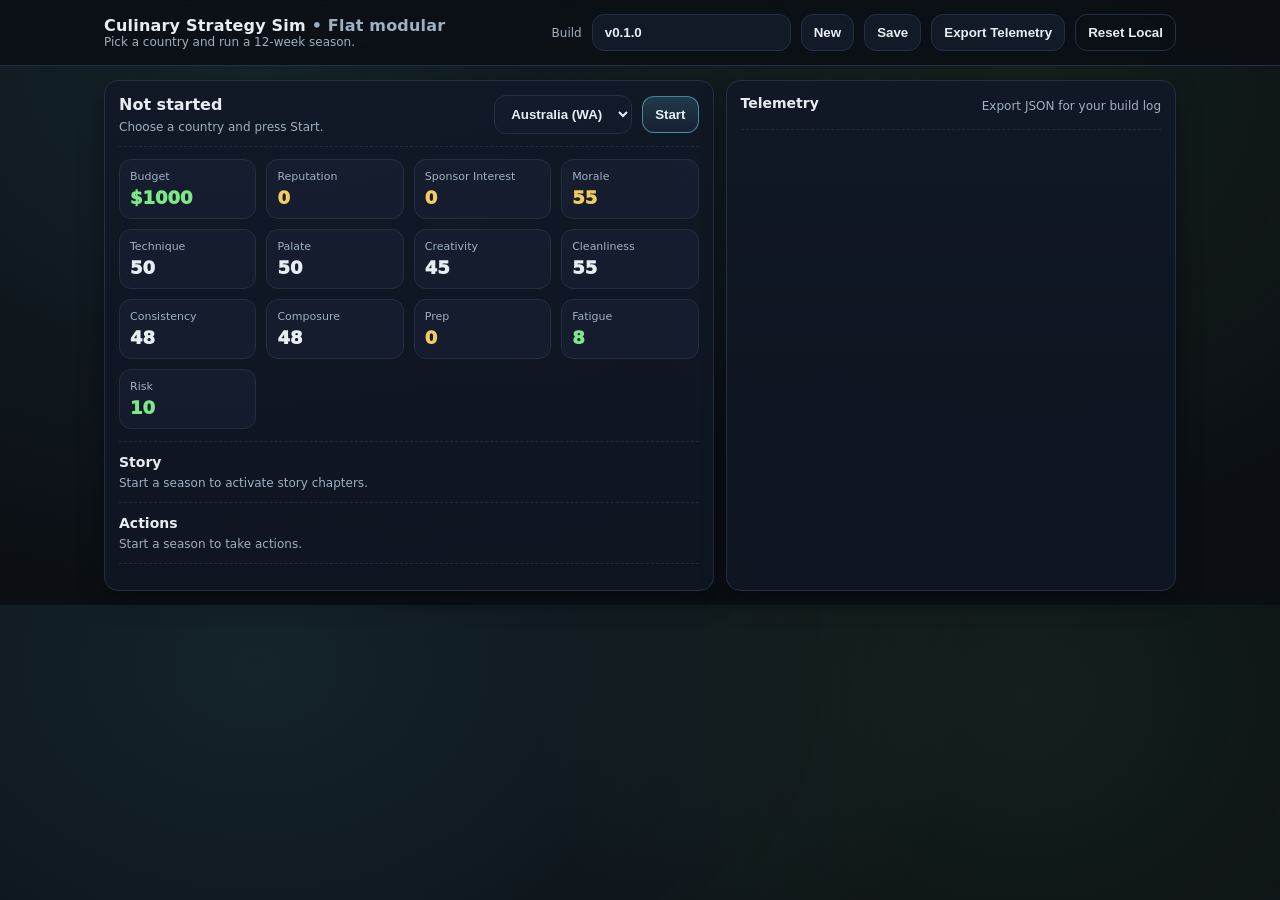
==== index.html @ e3e2d74e "Add files via upload" ====
<!doctype html>
<html lang="en">
<head>
  <meta charset="utf-8" />
  <meta name="viewport" content="width=device-width, initial-scale=1" />
  <title>Culinary Strategy Sim — Flat Modular</title>
  <link rel="stylesheet" href="./styles.css" />
</head>
<body>
  <header>
    <div class="wrap topbar">
      <div>
        <div class="brand">Culinary Strategy Sim <span class="muted">• Flat modular</span></div>
        <div class="muted small" id="subhead">Pick a country and run a 12-week season.</div>
      </div>
      <div class="row">
        <span class="muted small">Build</span>
        <input id="buildId" class="input" value="v0.1.0" />
        <button id="btnNew">New</button>
        <button id="btnSave">Save</button>
        <button id="btnExport">Export Telemetry</button>
        <button id="btnReset" class="ghost">Reset Local</button>
      </div>
    </div>
  </header>

  <main class="grid">
    <section class="card">
      <div class="row between">
        <div>
          <h1 id="title">Not started</h1>
          <div id="subtitle" class="muted small">Choose a country and press Start.</div>
        </div>
        <div class="row">
          <select id="countrySelect" class="input"></select>
          <button id="btnStart" class="accent">Start</button>
        </div>
      </div>

      <div class="hr"></div>

      <div id="kpis" class="kpis"></div>

      <div class="hr"></div>

      <div id="storyBlock"></div>
      <div class="hr"></div>
      <div id="actionBlock"></div>
      <div class="hr"></div>
      <div id="advanceBlock"></div>
    </section>

    <aside class="card">
      <div class="row between">
        <h2>Telemetry</h2>
        <div class="muted small">Export JSON for your build log</div>
      </div>
      <div class="hr"></div>
      <div id="log" class="log"></div>
    </aside>
  </main>

  <script type="module" src="./ui.js"></script>
</body>
</html>
---- styles.css ----
:root{
  --bg:#0b0f14; --panel:#111826; --panel2:#0f1522;
  --text:#e6edf3; --muted:#9fb0c0; --acc:#66d9ef;
  --line:#223044; --good:#7ee787; --bad:#ff7b72; --warn:#f2cc60;
  --r:14px;
}
*{box-sizing:border-box}
body{
  margin:0; color:var(--text);
  font-family:system-ui,-apple-system,Segoe UI,Roboto,Helvetica,Arial,sans-serif;
  background: radial-gradient(1200px 900px at 20% 10%, rgba(102,217,239,.10), transparent 60%),
              radial-gradient(900px 800px at 80% 15%, rgba(126,231,135,.08), transparent 55%),
              var(--bg);
}
header{
  position:sticky; top:0; z-index:10;
  background: rgba(11,15,20,.85);
  backdrop-filter: blur(10px);
  border-bottom:1px solid var(--line);
}
.wrap{max-width:1100px;margin:0 auto;padding:14px}
.topbar{display:flex;align-items:center;justify-content:space-between;gap:12px;flex-wrap:wrap}
.brand{font-weight:900;letter-spacing:.2px}
.small{font-size:12px}
.muted{color:var(--muted)}
.row{display:flex;gap:10px;align-items:center;flex-wrap:wrap}
.between{justify-content:space-between}
.grid{display:grid;grid-template-columns:1.15fr .85fr;gap:12px;padding:14px;max-width:1100px;margin:0 auto}
@media (max-width:940px){ .grid{grid-template-columns:1fr} }
.card{
  background: linear-gradient(180deg, rgba(17,24,38,.92), rgba(15,21,34,.92));
  border:1px solid var(--line); border-radius:var(--r);
  padding:14px;
  box-shadow: 0 10px 25px rgba(0,0,0,.35);
}
h1{margin:0 0 6px 0;font-size:16px}
h2{margin:0 0 6px 0;font-size:14px}
.hr{border-top:1px dashed rgba(34,48,68,.9); margin:12px 0}
.input, select, button{
  border:1px solid var(--line);
  background: rgba(19,28,43,.9);
  color: var(--text);
  padding:10px 12px;
  border-radius: 12px;
  font-weight:800;
}
button{cursor:pointer}
button:hover{border-color: rgba(102,217,239,.45)}
button.ghost{background:transparent}
button.accent{border-color: rgba(102,217,239,.55); background: linear-gradient(180deg, rgba(102,217,239,.18), rgba(24,34,53,.85));}
.kpis{display:grid;grid-template-columns:repeat(4,minmax(0,1fr));gap:10px}
@media (max-width:520px){ .kpis{grid-template-columns:repeat(2,minmax(0,1fr))} }
.kpi{border:1px solid var(--line); border-radius:12px; padding:10px; background: rgba(24,34,53,.55)}
.kpi .l{font-size:11px;color:var(--muted)}
.kpi .v{font-size:18px;font-weight:950;margin-top:4px}
.good{color:var(--good)} .bad{color:var(--bad)} .warn{color:var(--warn)}
.choices{display:grid;grid-template-columns:repeat(2,minmax(0,1fr));gap:10px}
@media (max-width:520px){ .choices{grid-template-columns:1fr} }
.choice{
  border:1px solid var(--line); border-radius:12px; padding:12px;
  background: rgba(24,34,53,.45); cursor:pointer;
}
.choice:hover{border-color: rgba(102,217,239,.45)}
.choice h3{margin:0 0 6px 0;font-size:13px}
.choice p{margin:0;color:var(--muted);font-size:12px}
.log{max-height:520px; overflow:auto; padding-right:6px}
.entry{border:1px solid var(--line); border-radius:12px; padding:10px; margin-bottom:10px; background: rgba(24,34,53,.35)}
.entry .t{display:flex;justify-content:space-between;gap:10px;color:var(--muted);font-size:12px;margin-bottom:6px}
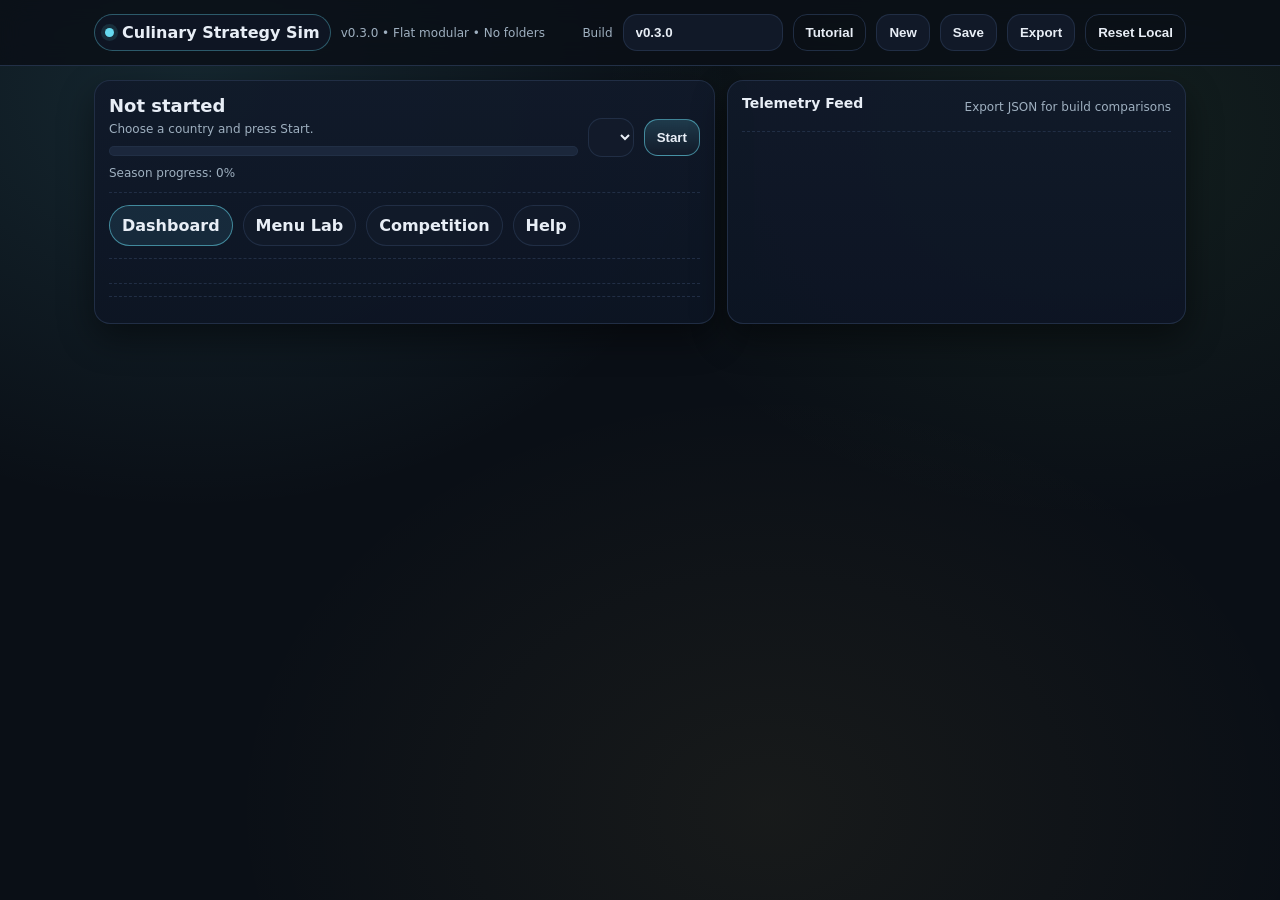
==== commit 2b982fd5: "Add files via upload" ====
--- a/index.html
+++ b/index.html
@@ -1,65 +1,53 @@
-<!doctype html>
-<html lang="en">
-<head>
-  <meta charset="utf-8" />
-  <meta name="viewport" content="width=device-width, initial-scale=1" />
-  <title>Culinary Strategy Sim — Flat Modular</title>
-  <link rel="stylesheet" href="./styles.css" />
-</head>
-<body>
-  <header>
-    <div class="wrap topbar">
-      <div>
-        <div class="brand">Culinary Strategy Sim <span class="muted">• Flat modular</span></div>
-        <div class="muted small" id="subhead">Pick a country and run a 12-week season.</div>
-      </div>
-      <div class="row">
-        <span class="muted small">Build</span>
-        <input id="buildId" class="input" value="v0.1.0" />
-        <button id="btnNew">New</button>
-        <button id="btnSave">Save</button>
-        <button id="btnExport">Export Telemetry</button>
-        <button id="btnReset" class="ghost">Reset Local</button>
-      </div>
-    </div>
-  </header>
-
-  <main class="grid">
-    <section class="card">
-      <div class="row between">
-        <div>
-          <h1 id="title">Not started</h1>
-          <div id="subtitle" class="muted small">Choose a country and press Start.</div>
-        </div>
-        <div class="row">
-          <select id="countrySelect" class="input"></select>
-          <button id="btnStart" class="accent">Start</button>
+<!doctype html><html lang="en"><head>
+<meta charset="utf-8"/><meta name="viewport" content="width=device-width,initial-scale=1"/>
+<title>Culinary Strategy Sim — v0.3.0</title>
+<link rel="stylesheet" href="./styles.css"/></head><body>
+<header><div class="wrap topbar">
+  <div class="brand"><span class="badge"><span class="dot"></span> Culinary Strategy Sim</span><span class="muted small">v0.3.0 • Flat modular • No folders</span></div>
+  <div class="row"><span class="muted small">Build</span><input id="buildId" class="input" value="v0.3.0" style="width:160px"/>
+    <button id="btnTutorialTop" class="ghost">Tutorial</button>
+    <button id="btnNew">New</button><button id="btnSave">Save</button><button id="btnExport">Export</button>
+    <button id="btnReset" class="ghost">Reset Local</button>
+  </div></div></header>
+<main class="grid">
+  <section class="card">
+    <div class="row between">
+      <div style="flex:1">
+        <h1 id="title">Not started</h1>
+        <div id="subtitle" class="muted small">Choose a country and press Start.</div>
+        <div class="row" style="margin-top:10px">
+          <div class="progress"><div id="progressFill"></div></div>
+          <div class="muted small" id="progressText">Season progress: 0%</div>
         </div>
       </div>
+      <div class="row"><select id="countrySelect" class="input"></select><button id="btnStart" class="accent">Start</button></div>
+    </div>
+    <div class="hr"></div>
+    <div class="tabs">
+      <div class="tab active" id="tabDashboard">Dashboard</div>
+      <div class="tab" id="tabMenu">Menu Lab</div>
+      <div class="tab" id="tabComp">Competition</div>
+      <div class="tab" id="tabHelp">Help</div>
+      <div class="tab" id="tabReport" style="display:none">Report</div>
+    </div>
+    <div class="hr"></div>
+    <div id="kpis" class="kpis"></div>
+    <div class="hr"></div>
+    <div id="storyBlock"></div>
+    <div class="hr"></div>
+    <div id="mainBlock"></div>
+  </section>
+  <aside class="card">
+    <div class="row between"><h2>Telemetry Feed</h2><div class="muted small">Export JSON for build comparisons</div></div>
+    <div class="hr"></div><div id="log" class="log"></div>
+  </aside>
+</main>
+<div class="modalBack" id="modalBack" aria-hidden="true">
+  <div class="modal" role="dialog" aria-modal="true" aria-label="Tutorial">
+    <div class="row between"><h2 id="modalTitle">Tutorial</h2><button id="modalClose" class="ghost">Close</button></div>
+    <div class="hr"></div><div id="modalBody"></div><div class="hr"></div>
+    <div class="row between"><button id="modalPrev" class="ghost">Back</button><button id="modalNext" class="accent">Next</button></div>
+  </div>
+</div>
+<script type="module" src="./ui.js"></script></body></html>
 
-      <div class="hr"></div>
-
-      <div id="kpis" class="kpis"></div>
-
-      <div class="hr"></div>
-
-      <div id="storyBlock"></div>
-      <div class="hr"></div>
-      <div id="actionBlock"></div>
-      <div class="hr"></div>
-      <div id="advanceBlock"></div>
-    </section>
-
-    <aside class="card">
-      <div class="row between">
-        <h2>Telemetry</h2>
-        <div class="muted small">Export JSON for your build log</div>
-      </div>
-      <div class="hr"></div>
-      <div id="log" class="log"></div>
-    </aside>
-  </main>
-
-  <script type="module" src="./ui.js"></script>
-</body>
-</html>
--- a/styles.css
+++ b/styles.css
@@ -1,68 +1,54 @@
-:root{
-  --bg:#0b0f14; --panel:#111826; --panel2:#0f1522;
-  --text:#e6edf3; --muted:#9fb0c0; --acc:#66d9ef;
-  --line:#223044; --good:#7ee787; --bad:#ff7b72; --warn:#f2cc60;
-  --r:14px;
-}
-*{box-sizing:border-box}
-body{
-  margin:0; color:var(--text);
-  font-family:system-ui,-apple-system,Segoe UI,Roboto,Helvetica,Arial,sans-serif;
-  background: radial-gradient(1200px 900px at 20% 10%, rgba(102,217,239,.10), transparent 60%),
-              radial-gradient(900px 800px at 80% 15%, rgba(126,231,135,.08), transparent 55%),
-              var(--bg);
-}
-header{
-  position:sticky; top:0; z-index:10;
-  background: rgba(11,15,20,.85);
-  backdrop-filter: blur(10px);
-  border-bottom:1px solid var(--line);
-}
-.wrap{max-width:1100px;margin:0 auto;padding:14px}
+:root{--bg:#0a0f16;--panel:#111a2a;--panel2:#0d1524;--text:#e8eef6;--muted:#9fb0c0;--line:#223047;--acc:#66d9ef;--acc2:#7ee787;--warn:#f2cc60;--bad:#ff7b72;--r:16px;--shadow:0 14px 35px rgba(0,0,0,.45)}
+*{box-sizing:border-box}html,body{height:100%}
+body{margin:0;color:var(--text);font-family:ui-sans-serif,system-ui,-apple-system,Segoe UI,Roboto,Helvetica,Arial;
+background:radial-gradient(900px 700px at 15% 10%,rgba(102,217,239,.12),transparent 60%),
+radial-gradient(900px 700px at 85% 15%,rgba(126,231,135,.08),transparent 55%),
+radial-gradient(900px 700px at 60% 90%,rgba(242,204,96,.06),transparent 60%),var(--bg)}
+header{position:sticky;top:0;z-index:20;background:rgba(10,15,22,.82);backdrop-filter:blur(12px);border-bottom:1px solid var(--line)}
+.wrap{max-width:1120px;margin:0 auto;padding:14px}
 .topbar{display:flex;align-items:center;justify-content:space-between;gap:12px;flex-wrap:wrap}
-.brand{font-weight:900;letter-spacing:.2px}
-.small{font-size:12px}
-.muted{color:var(--muted)}
-.row{display:flex;gap:10px;align-items:center;flex-wrap:wrap}
-.between{justify-content:space-between}
-.grid{display:grid;grid-template-columns:1.15fr .85fr;gap:12px;padding:14px;max-width:1100px;margin:0 auto}
-@media (max-width:940px){ .grid{grid-template-columns:1fr} }
-.card{
-  background: linear-gradient(180deg, rgba(17,24,38,.92), rgba(15,21,34,.92));
-  border:1px solid var(--line); border-radius:var(--r);
-  padding:14px;
-  box-shadow: 0 10px 25px rgba(0,0,0,.35);
-}
-h1{margin:0 0 6px 0;font-size:16px}
-h2{margin:0 0 6px 0;font-size:14px}
-.hr{border-top:1px dashed rgba(34,48,68,.9); margin:12px 0}
-.input, select, button{
-  border:1px solid var(--line);
-  background: rgba(19,28,43,.9);
-  color: var(--text);
-  padding:10px 12px;
-  border-radius: 12px;
-  font-weight:800;
-}
-button{cursor:pointer}
-button:hover{border-color: rgba(102,217,239,.45)}
-button.ghost{background:transparent}
-button.accent{border-color: rgba(102,217,239,.55); background: linear-gradient(180deg, rgba(102,217,239,.18), rgba(24,34,53,.85));}
+.brand{display:flex;gap:10px;align-items:center}
+.badge{display:inline-flex;align-items:center;gap:8px;padding:8px 10px;border-radius:999px;border:1px solid rgba(102,217,239,.35);background:rgba(17,26,42,.6);font-weight:900}
+.dot{width:9px;height:9px;border-radius:99px;background:var(--acc);box-shadow:0 0 0 4px rgba(102,217,239,.12)}
+.small{font-size:12px}.muted{color:var(--muted)}
+.row{display:flex;gap:10px;align-items:center;flex-wrap:wrap}.between{justify-content:space-between}
+.grid{max-width:1120px;margin:0 auto;display:grid;grid-template-columns:1.15fr .85fr;gap:12px;padding:14px}
+@media (max-width:960px){.grid{grid-template-columns:1fr}}
+.card{background:linear-gradient(180deg,rgba(17,26,42,.92),rgba(13,21,36,.92));border:1px solid rgba(34,48,71,.95);border-radius:var(--r);padding:14px;box-shadow:var(--shadow)}
+h1{font-size:18px;margin:0 0 6px 0}h2{font-size:14px;margin:0 0 8px 0}
+.hr{border-top:1px dashed rgba(34,48,71,.95);margin:12px 0}
+.input,select,button,textarea{border:1px solid rgba(34,48,71,.95);background:rgba(19,28,43,.92);color:var(--text);padding:10px 12px;border-radius:14px;font-weight:900}
+textarea{font-weight:700;min-height:70px;width:100%;resize:vertical}
+button{cursor:pointer}button:hover{border-color:rgba(102,217,239,.55)}button.ghost{background:transparent}
+button.accent{border-color:rgba(102,217,239,.55);background:linear-gradient(180deg,rgba(102,217,239,.18),rgba(19,28,43,.92))}
+button.green{border-color:rgba(126,231,135,.55);background:linear-gradient(180deg,rgba(126,231,135,.12),rgba(19,28,43,.92))}
+.tabs{display:flex;gap:10px;flex-wrap:wrap}
+.tab{padding:10px 12px;border-radius:999px;border:1px solid rgba(34,48,71,.95);background:rgba(19,28,43,.78);font-weight:900;cursor:pointer}
+.tab.active{border-color:rgba(102,217,239,.55);background:rgba(102,217,239,.10)}
 .kpis{display:grid;grid-template-columns:repeat(4,minmax(0,1fr));gap:10px}
-@media (max-width:520px){ .kpis{grid-template-columns:repeat(2,minmax(0,1fr))} }
-.kpi{border:1px solid var(--line); border-radius:12px; padding:10px; background: rgba(24,34,53,.55)}
-.kpi .l{font-size:11px;color:var(--muted)}
-.kpi .v{font-size:18px;font-weight:950;margin-top:4px}
-.good{color:var(--good)} .bad{color:var(--bad)} .warn{color:var(--warn)}
+@media (max-width:520px){.kpis{grid-template-columns:repeat(2,minmax(0,1fr))}}
+.kpi{border:1px solid rgba(34,48,71,.95);border-radius:14px;padding:10px;background:rgba(24,34,53,.55)}
+.kpi .l{font-size:11px;color:var(--muted)}.kpi .v{font-size:18px;font-weight:950;margin-top:4px}
+.good{color:var(--acc2)}.bad{color:var(--bad)}.warn{color:var(--warn)}
+.panel{border:1px solid rgba(34,48,71,.95);border-radius:14px;padding:12px;background:rgba(24,34,53,.35)}
 .choices{display:grid;grid-template-columns:repeat(2,minmax(0,1fr));gap:10px}
-@media (max-width:520px){ .choices{grid-template-columns:1fr} }
-.choice{
-  border:1px solid var(--line); border-radius:12px; padding:12px;
-  background: rgba(24,34,53,.45); cursor:pointer;
-}
-.choice:hover{border-color: rgba(102,217,239,.45)}
-.choice h3{margin:0 0 6px 0;font-size:13px}
-.choice p{margin:0;color:var(--muted);font-size:12px}
-.log{max-height:520px; overflow:auto; padding-right:6px}
-.entry{border:1px solid var(--line); border-radius:12px; padding:10px; margin-bottom:10px; background: rgba(24,34,53,.35)}
+@media (max-width:520px){.choices{grid-template-columns:1fr}}
+.choice{border:1px solid rgba(34,48,71,.95);border-radius:14px;padding:12px;background:rgba(24,34,53,.40);cursor:pointer}
+.choice:hover{border-color:rgba(102,217,239,.55)}
+.choice h3{margin:0 0 6px 0;font-size:13px}.choice p{margin:0;color:var(--muted);font-size:12px;line-height:1.35}
+.meta{display:flex;gap:8px;flex-wrap:wrap;margin-top:8px}
+.chip{display:inline-flex;align-items:center;gap:6px;font-size:11px;padding:6px 10px;border-radius:999px;border:1px solid rgba(34,48,71,.95);background:rgba(17,26,42,.55);color:var(--muted)}
+.progress{width:100%;height:10px;border-radius:999px;background:rgba(34,48,71,.65);overflow:hidden;border:1px solid rgba(34,48,71,.95)}
+.progress>div{height:100%;background:linear-gradient(90deg,rgba(102,217,239,.95),rgba(126,231,135,.95));width:0%}
+.log{max-height:520px;overflow:auto;padding-right:6px}
+.entry{border:1px solid rgba(34,48,71,.95);border-radius:14px;padding:10px;margin-bottom:10px;background:rgba(24,34,53,.32)}
 .entry .t{display:flex;justify-content:space-between;gap:10px;color:var(--muted);font-size:12px;margin-bottom:6px}
+.table{width:100%;border-collapse:separate;border-spacing:0 8px}
+.table td{padding:8px 10px;border:1px solid rgba(34,48,71,.95);background:rgba(24,34,53,.30)}
+.table td:first-child{border-top-left-radius:12px;border-bottom-left-radius:12px}
+.table td:last-child{border-top-right-radius:12px;border-bottom-right-radius:12px}
+.modalBack{position:fixed;inset:0;z-index:50;display:none;align-items:center;justify-content:center;background:rgba(0,0,0,.55);padding:16px}
+.modal{max-width:780px;width:100%;background:linear-gradient(180deg,rgba(17,26,42,.98),rgba(13,21,36,.98));border:1px solid rgba(34,48,71,.95);border-radius:18px;box-shadow:var(--shadow);padding:14px}
+.modal h2{font-size:16px}
+.kb{font-family:ui-monospace,SFMono-Regular,Menlo,Monaco,Consolas,"Liberation Mono","Courier New",monospace;font-size:12px;color:var(--muted);background:rgba(19,28,43,.92);border:1px solid rgba(34,48,71,.95);border-radius:12px;padding:10px}
+
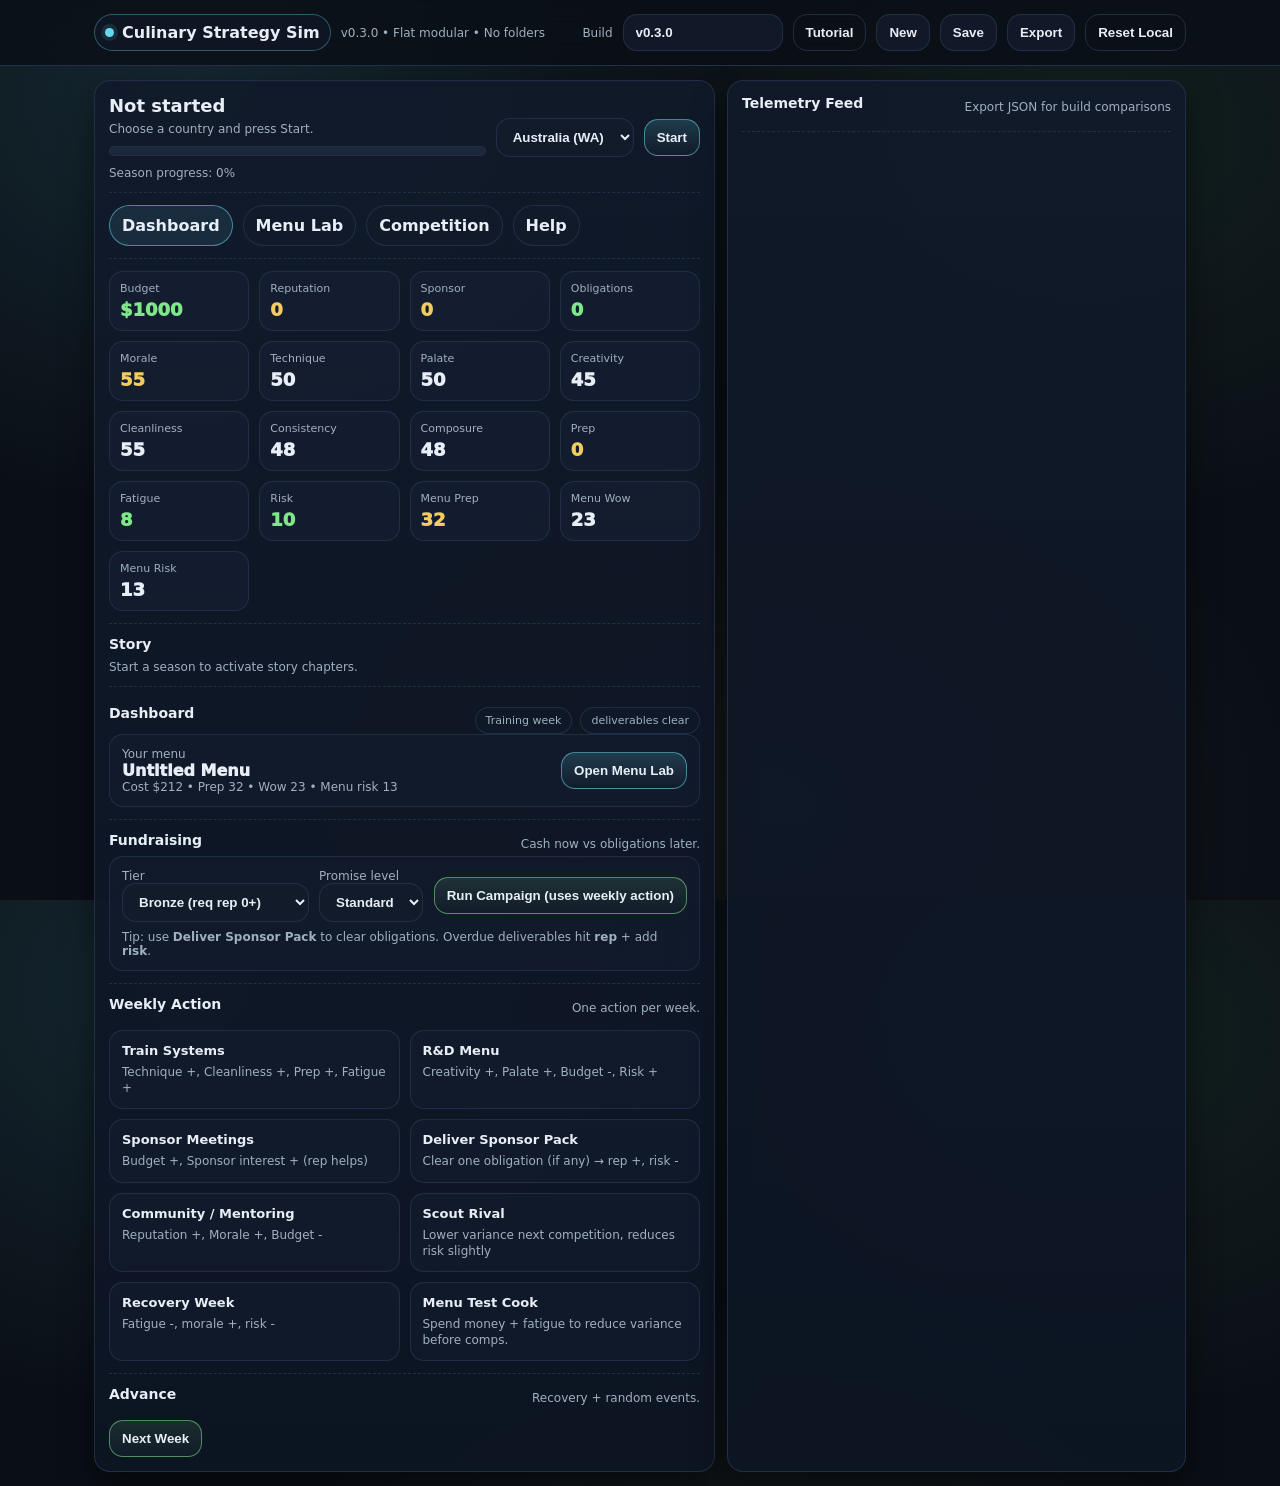
==== commit 98328cbd: "Add files via upload" ====
--- a/index.html
+++ b/index.html
@@ -50,4 +50,3 @@
   </div>
 </div>
 <script type="module" src="./ui.js"></script></body></html>
-
--- a/styles.css
+++ b/styles.css
@@ -51,4 +51,3 @@
 .modal{max-width:780px;width:100%;background:linear-gradient(180deg,rgba(17,26,42,.98),rgba(13,21,36,.98));border:1px solid rgba(34,48,71,.95);border-radius:18px;box-shadow:var(--shadow);padding:14px}
 .modal h2{font-size:16px}
 .kb{font-family:ui-monospace,SFMono-Regular,Menlo,Monaco,Consolas,"Liberation Mono","Courier New",monospace;font-size:12px;color:var(--muted);background:rgba(19,28,43,.92);border:1px solid rgba(34,48,71,.95);border-radius:12px;padding:10px}
-
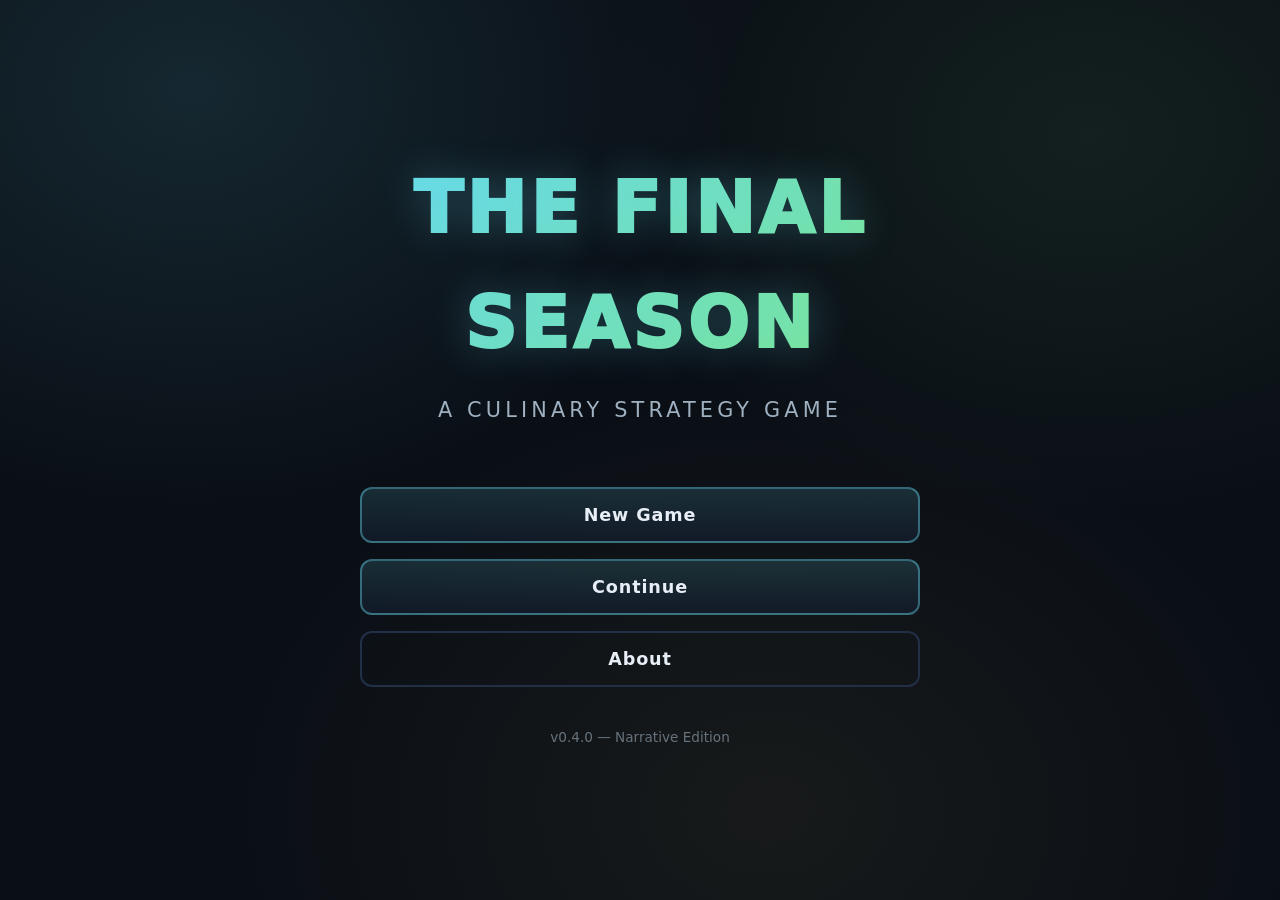
==== commit 3d99f85a: "Add files via upload" ====
--- a/index.html
+++ b/index.html
@@ -1,52 +1,169 @@
 <!doctype html><html lang="en"><head>
 <meta charset="utf-8"/><meta name="viewport" content="width=device-width,initial-scale=1"/>
-<title>Culinary Strategy Sim — v0.3.0</title>
+<title>The Final Season — Culinary Strategy Game</title>
 <link rel="stylesheet" href="./styles.css"/></head><body>
-<header><div class="wrap topbar">
-  <div class="brand"><span class="badge"><span class="dot"></span> Culinary Strategy Sim</span><span class="muted small">v0.3.0 • Flat modular • No folders</span></div>
-  <div class="row"><span class="muted small">Build</span><input id="buildId" class="input" value="v0.3.0" style="width:160px"/>
-    <button id="btnTutorialTop" class="ghost">Tutorial</button>
-    <button id="btnNew">New</button><button id="btnSave">Save</button><button id="btnExport">Export</button>
-    <button id="btnReset" class="ghost">Reset Local</button>
-  </div></div></header>
-<main class="grid">
-  <section class="card">
+
+<!-- TITLE SCREEN -->
+<div id="titleScreen" class="screen active">
+  <div class="title-container">
+    <div class="title-glow">
+      <h1 class="game-title">THE FINAL SEASON</h1>
+      <p class="game-subtitle">A Culinary Strategy Game</p>
+    </div>
+    <div class="title-menu">
+      <button class="title-btn" id="btnNewGame">New Game</button>
+      <button class="title-btn" id="btnContinue">Continue</button>
+      <button class="title-btn ghost" id="btnAbout">About</button>
+    </div>
+    <div class="version">v0.4.0 — Narrative Edition</div>
+  </div>
+</div>
+
+<!-- CHARACTER CREATION -->
+<div id="charCreation" class="screen">
+  <div class="story-container">
+    <div class="story-header">
+      <h2>Choose Your Path</h2>
+      <div class="story-progress"><div class="story-progress-bar" style="width:25%"></div></div>
+    </div>
+    
+    <div class="story-content">
+      <p class="story-text">
+        You've spent years in kitchens around the world. Now, the call has come: 
+        a 12-week competition circuit that could define your career forever.
+      </p>
+      <p class="story-text">
+        But first — <em>where does your story begin?</em>
+      </p>
+      
+      <div class="country-grid" id="countryGrid"></div>
+    </div>
+  </div>
+</div>
+
+<!-- BACKSTORY -->
+<div id="backstory" class="screen">
+  <div class="story-container">
+    <div class="story-header">
+      <h2 id="backstoryTitle">Your Journey</h2>
+      <div class="story-progress"><div class="story-progress-bar" style="width:50%"></div></div>
+    </div>
+    
+    <div class="story-content">
+      <div id="backstoryContent" class="story-prose"></div>
+      <button class="btn-primary" id="btnStartJourney">Begin Your Season</button>
+    </div>
+  </div>
+</div>
+
+<!-- WEEK INTRO -->
+<div id="weekIntro" class="screen">
+  <div class="story-container">
+    <div class="story-header">
+      <h2 id="weekTitle">Week 1</h2>
+      <div class="story-progress"><div class="story-progress-bar" id="weekProgressBar"></div></div>
+    </div>
+    
+    <div class="story-content">
+      <div id="weekNarrative" class="story-prose"></div>
+      <div id="weekStats" class="week-stats"></div>
+      <button class="btn-primary" id="btnEnterWeek">Enter Week</button>
+    </div>
+  </div>
+</div>
+
+<!-- MAIN GAME -->
+<div id="gameScreen" class="screen">
+  <header><div class="wrap topbar">
+    <div class="brand">
+      <span class="badge"><span class="dot"></span> <span id="headerWeek">Week 1</span></span>
+      <span class="muted small" id="headerCountry"></span>
+    </div>
+    <div class="row">
+      <span class="muted small">Build</span><input id="buildId" class="input" value="v0.4.0" style="width:140px"/>
+      <button id="btnMenu" class="ghost">Menu</button>
+    </div>
+  </div></header>
+
+  <main class="grid">
+    <section class="card">
+      <div class="tabs">
+        <div class="tab active" id="tabStory">Story</div>
+        <div class="tab" id="tabActions">Actions</div>
+        <div class="tab" id="tabMenu">Menu Lab</div>
+        <div class="tab" id="tabComp" style="display:none">Competition</div>
+      </div>
+      <div class="hr"></div>
+      <div id="mainContent"></div>
+    </section>
+    
+    <aside class="card">
+      <h2>Your Progress</h2>
+      <div class="hr"></div>
+      <div id="kpis" class="kpis"></div>
+      <div class="hr"></div>
+      <div id="recentLog" class="log-compact"></div>
+    </aside>
+  </main>
+</div>
+
+<!-- COMPETITION RESULTS -->
+<div id="compResults" class="screen">
+  <div class="story-container">
+    <div class="story-header">
+      <h2 id="compResultTitle">Competition Results</h2>
+    </div>
+    
+    <div class="story-content">
+      <div id="compResultContent" class="comp-result"></div>
+      <button class="btn-primary" id="btnCompContinue">Continue</button>
+    </div>
+  </div>
+</div>
+
+<!-- SEASON END -->
+<div id="seasonEnd" class="screen">
+  <div class="story-container">
+    <div class="story-header">
+      <h2>Season Complete</h2>
+    </div>
+    
+    <div class="story-content">
+      <div id="seasonEndContent" class="story-prose"></div>
+      <div class="title-menu">
+        <button class="title-btn" id="btnPlayAgain">Play Again</button>
+        <button class="title-btn ghost" id="btnExportFinal">Export Telemetry</button>
+      </div>
+    </div>
+  </div>
+</div>
+
+<!-- PAUSE MENU -->
+<div class="modalBack" id="pauseMenu" aria-hidden="true">
+  <div class="modal pause-modal" role="dialog">
+    <h2>Menu</h2>
+    <div class="hr"></div>
+    <div class="menu-options">
+      <button id="btnResume" class="btn-primary">Resume</button>
+      <button id="btnSaveGame" class="ghost">Save Game</button>
+      <button id="btnExportTelemetry" class="ghost">Export Telemetry</button>
+      <button id="btnHelp" class="ghost">Help & Tips</button>
+      <button id="btnQuitToTitle" class="ghost warn">Quit to Title</button>
+    </div>
+  </div>
+</div>
+
+<!-- HELP MODAL -->
+<div class="modalBack" id="helpModal" aria-hidden="true">
+  <div class="modal" role="dialog">
     <div class="row between">
-      <div style="flex:1">
-        <h1 id="title">Not started</h1>
-        <div id="subtitle" class="muted small">Choose a country and press Start.</div>
-        <div class="row" style="margin-top:10px">
-          <div class="progress"><div id="progressFill"></div></div>
-          <div class="muted small" id="progressText">Season progress: 0%</div>
-        </div>
-      </div>
-      <div class="row"><select id="countrySelect" class="input"></select><button id="btnStart" class="accent">Start</button></div>
+      <h2>Help & Tips</h2>
+      <button id="btnCloseHelp" class="ghost">Close</button>
     </div>
     <div class="hr"></div>
-    <div class="tabs">
-      <div class="tab active" id="tabDashboard">Dashboard</div>
-      <div class="tab" id="tabMenu">Menu Lab</div>
-      <div class="tab" id="tabComp">Competition</div>
-      <div class="tab" id="tabHelp">Help</div>
-      <div class="tab" id="tabReport" style="display:none">Report</div>
-    </div>
-    <div class="hr"></div>
-    <div id="kpis" class="kpis"></div>
-    <div class="hr"></div>
-    <div id="storyBlock"></div>
-    <div class="hr"></div>
-    <div id="mainBlock"></div>
-  </section>
-  <aside class="card">
-    <div class="row between"><h2>Telemetry Feed</h2><div class="muted small">Export JSON for build comparisons</div></div>
-    <div class="hr"></div><div id="log" class="log"></div>
-  </aside>
-</main>
-<div class="modalBack" id="modalBack" aria-hidden="true">
-  <div class="modal" role="dialog" aria-modal="true" aria-label="Tutorial">
-    <div class="row between"><h2 id="modalTitle">Tutorial</h2><button id="modalClose" class="ghost">Close</button></div>
-    <div class="hr"></div><div id="modalBody"></div><div class="hr"></div>
-    <div class="row between"><button id="modalPrev" class="ghost">Back</button><button id="modalNext" class="accent">Next</button></div>
+    <div id="helpContent"></div>
   </div>
 </div>
-<script type="module" src="./ui.js"></script></body></html>
+
+<script type="module" src="./ui.js"></script>
+</body></html>
--- a/styles.css
+++ b/styles.css
@@ -1,53 +1,148 @@
-:root{--bg:#0a0f16;--panel:#111a2a;--panel2:#0d1524;--text:#e8eef6;--muted:#9fb0c0;--line:#223047;--acc:#66d9ef;--acc2:#7ee787;--warn:#f2cc60;--bad:#ff7b72;--r:16px;--shadow:0 14px 35px rgba(0,0,0,.45)}
-*{box-sizing:border-box}html,body{height:100%}
-body{margin:0;color:var(--text);font-family:ui-sans-serif,system-ui,-apple-system,Segoe UI,Roboto,Helvetica,Arial;
+:root{--bg:#0a0f16;--panel:#111a2a;--panel2:#0d1524;--text:#e8eef6;--muted:#9fb0c0;--line:#223047;--acc:#66d9ef;--acc2:#7ee787;--warn:#f2cc60;--bad:#ff7b72;--r:16px;--shadow:0 14px 35px rgba(0,0,0,.45);--transition:0.3s cubic-bezier(0.4, 0, 0.2, 1)}
+*{box-sizing:border-box;margin:0;padding:0}
+html,body{height:100%;overflow:hidden}
+body{color:var(--text);font-family:ui-sans-serif,system-ui,-apple-system,Segoe UI,Roboto,Helvetica,Arial;
 background:radial-gradient(900px 700px at 15% 10%,rgba(102,217,239,.12),transparent 60%),
 radial-gradient(900px 700px at 85% 15%,rgba(126,231,135,.08),transparent 55%),
-radial-gradient(900px 700px at 60% 90%,rgba(242,204,96,.06),transparent 60%),var(--bg)}
-header{position:sticky;top:0;z-index:20;background:rgba(10,15,22,.82);backdrop-filter:blur(12px);border-bottom:1px solid var(--line)}
+radial-gradient(900px 700px at 60% 90%,rgba(242,204,96,.06),transparent 60%),var(--bg);
+line-height:1.6}
+
+/* SCREEN SYSTEM */
+.screen{position:fixed;inset:0;display:none;opacity:0;transition:opacity 0.5s ease;overflow-y:auto}
+.screen.active{display:flex;opacity:1;animation:fadeIn 0.5s ease forwards}
+.screen.exiting{animation:fadeOut 0.3s ease forwards}
+@keyframes fadeIn{from{opacity:0;transform:translateY(20px)}to{opacity:1;transform:translateY(0)}}
+@keyframes fadeOut{from{opacity:1}to{opacity:0}}
+
+/* TITLE SCREEN */
+#titleScreen{align-items:center;justify-content:center;text-align:center}
+.title-container{max-width:600px;padding:20px}
+.title-glow{margin-bottom:60px;animation:titlePulse 3s ease-in-out infinite}
+@keyframes titlePulse{0%,100%{transform:scale(1)}50%{transform:scale(1.02)}}
+.game-title{font-size:clamp(2.5rem,8vw,4.5rem);font-weight:950;letter-spacing:0.05em;margin-bottom:12px;
+background:linear-gradient(135deg,var(--acc),var(--acc2));-webkit-background-clip:text;-webkit-text-fill-color:transparent;
+text-shadow:0 0 40px rgba(102,217,239,0.3)}
+.game-subtitle{font-size:clamp(1rem,3vw,1.3rem);color:var(--muted);letter-spacing:0.2em;text-transform:uppercase}
+.title-menu{display:flex;flex-direction:column;gap:16px;margin-top:40px}
+.title-btn{padding:16px 32px;font-size:1.1rem;border:2px solid rgba(102,217,239,.4);background:linear-gradient(180deg,rgba(102,217,239,.15),rgba(19,28,43,.8));
+color:var(--text);border-radius:12px;font-weight:900;cursor:pointer;transition:all var(--transition);letter-spacing:0.05em}
+.title-btn:hover{border-color:var(--acc);background:linear-gradient(180deg,rgba(102,217,239,.25),rgba(19,28,43,.9));transform:translateY(-2px);box-shadow:0 8px 20px rgba(102,217,239,.2)}
+.title-btn.ghost{background:transparent;border-color:var(--line)}
+.title-btn.ghost:hover{border-color:var(--muted)}
+.version{margin-top:40px;font-size:0.85rem;color:var(--muted);opacity:0.6}
+
+/* STORY SCREENS */
+.story-container{max-width:800px;margin:0 auto;padding:40px 20px}
+.story-header{margin-bottom:32px}
+.story-header h2{font-size:2rem;margin-bottom:16px}
+.story-progress{width:100%;height:4px;background:rgba(34,48,71,.95);border-radius:999px;overflow:hidden}
+.story-progress-bar{height:100%;background:linear-gradient(90deg,var(--acc),var(--acc2));transition:width 0.6s ease}
+.story-content{animation:slideUp 0.6s ease forwards}
+@keyframes slideUp{from{opacity:0;transform:translateY(30px)}to{opacity:1;transform:translateY(0)}}
+.story-text{font-size:1.15rem;margin-bottom:20px;line-height:1.8;color:var(--text)}
+.story-text em{color:var(--acc);font-style:normal;font-weight:700}
+.story-prose{font-size:1.05rem;line-height:1.9;margin-bottom:32px}
+.story-prose p{margin-bottom:20px}
+.story-prose strong{color:var(--acc2)}
+
+/* COUNTRY SELECTION */
+.country-grid{display:grid;grid-template-columns:repeat(auto-fit,minmax(280px,1fr));gap:20px;margin-top:32px}
+.country-card{border:2px solid var(--line);border-radius:var(--r);padding:24px;background:linear-gradient(180deg,rgba(17,26,42,.92),rgba(13,21,36,.92));
+cursor:pointer;transition:all var(--transition);position:relative;overflow:hidden}
+.country-card::before{content:'';position:absolute;inset:0;background:linear-gradient(135deg,rgba(102,217,239,.05),rgba(126,231,135,.05));
+opacity:0;transition:opacity var(--transition)}
+.country-card:hover{border-color:var(--acc);transform:translateY(-4px);box-shadow:var(--shadow)}
+.country-card:hover::before{opacity:1}
+.country-card-content{position:relative;z-index:1}
+.country-flag{font-size:3rem;margin-bottom:12px}
+.country-name{font-size:1.3rem;font-weight:950;margin-bottom:8px}
+.country-tagline{font-size:0.95rem;color:var(--muted);margin-bottom:16px}
+.country-perks{display:flex;gap:8px;flex-wrap:wrap}
+.perk-tag{font-size:0.85rem;padding:4px 10px;border-radius:999px;background:rgba(102,217,239,.1);border:1px solid rgba(102,217,239,.3);color:var(--acc)}
+
+/* WEEK STATS */
+.week-stats{display:grid;grid-template-columns:repeat(auto-fit,minmax(140px,1fr));gap:16px;margin:32px 0;padding:24px;
+border:1px solid var(--line);border-radius:var(--r);background:rgba(24,34,53,.35)}
+.week-stat{text-align:center}
+.week-stat-label{font-size:0.85rem;color:var(--muted);margin-bottom:6px;text-transform:uppercase;letter-spacing:0.05em}
+.week-stat-value{font-size:1.5rem;font-weight:950}
+.week-stat-value.good{color:var(--acc2)}
+.week-stat-value.warn{color:var(--warn)}
+.week-stat-value.bad{color:var(--bad)}
+
+/* COMPETITION RESULTS */
+.comp-result{text-align:center;padding:40px 20px}
+.result-icon{font-size:6rem;margin-bottom:24px;animation:resultPop 0.6s cubic-bezier(0.68,-0.55,0.265,1.55)}
+@keyframes resultPop{0%{transform:scale(0);opacity:0}100%{transform:scale(1);opacity:1}}
+.result-title{font-size:2.5rem;font-weight:950;margin-bottom:16px}
+.result-title.win{color:var(--acc2)}
+.result-title.loss{color:var(--warn)}
+.result-details{font-size:1.2rem;color:var(--muted);margin-bottom:32px}
+.result-breakdown{display:grid;grid-template-columns:repeat(auto-fit,minmax(150px,1fr));gap:16px;margin:32px 0;text-align:left}
+
+/* BUTTONS */
+.btn-primary{padding:14px 32px;font-size:1.05rem;border:2px solid var(--acc);background:linear-gradient(180deg,rgba(102,217,239,.2),rgba(19,28,43,.9));
+color:var(--text);border-radius:12px;font-weight:900;cursor:pointer;transition:all var(--transition);display:inline-block;text-align:center}
+.btn-primary:hover{background:linear-gradient(180deg,rgba(102,217,239,.3),rgba(19,28,43,1));transform:translateY(-2px);box-shadow:0 6px 16px rgba(102,217,239,.3)}
+
+/* GAME SCREEN */
+header{position:sticky;top:0;z-index:20;background:rgba(10,15,22,.95);backdrop-filter:blur(12px);border-bottom:1px solid var(--line)}
 .wrap{max-width:1120px;margin:0 auto;padding:14px}
 .topbar{display:flex;align-items:center;justify-content:space-between;gap:12px;flex-wrap:wrap}
 .brand{display:flex;gap:10px;align-items:center}
 .badge{display:inline-flex;align-items:center;gap:8px;padding:8px 10px;border-radius:999px;border:1px solid rgba(102,217,239,.35);background:rgba(17,26,42,.6);font-weight:900}
-.dot{width:9px;height:9px;border-radius:99px;background:var(--acc);box-shadow:0 0 0 4px rgba(102,217,239,.12)}
+.dot{width:9px;height:9px;border-radius:99px;background:var(--acc);box-shadow:0 0 0 4px rgba(102,217,239,.12);animation:pulse 2s ease-in-out infinite}
+@keyframes pulse{0%,100%{opacity:1}50%{opacity:0.5}}
 .small{font-size:12px}.muted{color:var(--muted)}
 .row{display:flex;gap:10px;align-items:center;flex-wrap:wrap}.between{justify-content:space-between}
-.grid{max-width:1120px;margin:0 auto;display:grid;grid-template-columns:1.15fr .85fr;gap:12px;padding:14px}
-@media (max-width:960px){.grid{grid-template-columns:1fr}}
-.card{background:linear-gradient(180deg,rgba(17,26,42,.92),rgba(13,21,36,.92));border:1px solid rgba(34,48,71,.95);border-radius:var(--r);padding:14px;box-shadow:var(--shadow)}
+.grid{max-width:1120px;margin:0 auto;display:grid;grid-template-columns:1.15fr .85fr;gap:12px;padding:14px;height:calc(100vh - 80px);overflow:hidden}
+@media (max-width:960px){.grid{grid-template-columns:1fr;height:auto;overflow:visible}}
+.card{background:linear-gradient(180deg,rgba(17,26,42,.92),rgba(13,21,36,.92));border:1px solid rgba(34,48,71,.95);border-radius:var(--r);padding:14px;
+box-shadow:var(--shadow);overflow-y:auto}
 h1{font-size:18px;margin:0 0 6px 0}h2{font-size:14px;margin:0 0 8px 0}
 .hr{border-top:1px dashed rgba(34,48,71,.95);margin:12px 0}
-.input,select,button,textarea{border:1px solid rgba(34,48,71,.95);background:rgba(19,28,43,.92);color:var(--text);padding:10px 12px;border-radius:14px;font-weight:900}
+.input,select,button,textarea{border:1px solid rgba(34,48,71,.95);background:rgba(19,28,43,.92);color:var(--text);padding:10px 12px;border-radius:14px;font-weight:900;font-family:inherit}
 textarea{font-weight:700;min-height:70px;width:100%;resize:vertical}
-button{cursor:pointer}button:hover{border-color:rgba(102,217,239,.55)}button.ghost{background:transparent}
-button.accent{border-color:rgba(102,217,239,.55);background:linear-gradient(180deg,rgba(102,217,239,.18),rgba(19,28,43,.92))}
-button.green{border-color:rgba(126,231,135,.55);background:linear-gradient(180deg,rgba(126,231,135,.12),rgba(19,28,43,.92))}
+button{cursor:pointer;transition:all var(--transition)}
+button:hover{border-color:rgba(102,217,239,.55);transform:translateY(-1px)}
+button.ghost{background:transparent}
+button.ghost.warn{color:var(--warn);border-color:var(--warn)}
+button.ghost.warn:hover{background:rgba(242,204,96,.1)}
 .tabs{display:flex;gap:10px;flex-wrap:wrap}
-.tab{padding:10px 12px;border-radius:999px;border:1px solid rgba(34,48,71,.95);background:rgba(19,28,43,.78);font-weight:900;cursor:pointer}
+.tab{padding:10px 12px;border-radius:999px;border:1px solid rgba(34,48,71,.95);background:rgba(19,28,43,.78);font-weight:900;cursor:pointer;transition:all var(--transition)}
+.tab:hover{border-color:rgba(102,217,239,.35)}
 .tab.active{border-color:rgba(102,217,239,.55);background:rgba(102,217,239,.10)}
-.kpis{display:grid;grid-template-columns:repeat(4,minmax(0,1fr));gap:10px}
-@media (max-width:520px){.kpis{grid-template-columns:repeat(2,minmax(0,1fr))}}
+.kpis{display:grid;grid-template-columns:repeat(2,1fr);gap:10px}
 .kpi{border:1px solid rgba(34,48,71,.95);border-radius:14px;padding:10px;background:rgba(24,34,53,.55)}
 .kpi .l{font-size:11px;color:var(--muted)}.kpi .v{font-size:18px;font-weight:950;margin-top:4px}
 .good{color:var(--acc2)}.bad{color:var(--bad)}.warn{color:var(--warn)}
-.panel{border:1px solid rgba(34,48,71,.95);border-radius:14px;padding:12px;background:rgba(24,34,53,.35)}
+.panel{border:1px solid rgba(34,48,71,.95);border-radius:14px;padding:12px;background:rgba(24,34,53,.35);margin-bottom:12px}
 .choices{display:grid;grid-template-columns:repeat(2,minmax(0,1fr));gap:10px}
 @media (max-width:520px){.choices{grid-template-columns:1fr}}
-.choice{border:1px solid rgba(34,48,71,.95);border-radius:14px;padding:12px;background:rgba(24,34,53,.40);cursor:pointer}
-.choice:hover{border-color:rgba(102,217,239,.55)}
+.choice{border:1px solid rgba(34,48,71,.95);border-radius:14px;padding:12px;background:rgba(24,34,53,.40);cursor:pointer;transition:all var(--transition)}
+.choice:hover{border-color:rgba(102,217,239,.55);transform:translateY(-2px);box-shadow:0 4px 12px rgba(0,0,0,.2)}
 .choice h3{margin:0 0 6px 0;font-size:13px}.choice p{margin:0;color:var(--muted);font-size:12px;line-height:1.35}
 .meta{display:flex;gap:8px;flex-wrap:wrap;margin-top:8px}
 .chip{display:inline-flex;align-items:center;gap:6px;font-size:11px;padding:6px 10px;border-radius:999px;border:1px solid rgba(34,48,71,.95);background:rgba(17,26,42,.55);color:var(--muted)}
-.progress{width:100%;height:10px;border-radius:999px;background:rgba(34,48,71,.65);overflow:hidden;border:1px solid rgba(34,48,71,.95)}
-.progress>div{height:100%;background:linear-gradient(90deg,rgba(102,217,239,.95),rgba(126,231,135,.95));width:0%}
-.log{max-height:520px;overflow:auto;padding-right:6px}
-.entry{border:1px solid rgba(34,48,71,.95);border-radius:14px;padding:10px;margin-bottom:10px;background:rgba(24,34,53,.32)}
-.entry .t{display:flex;justify-content:space-between;gap:10px;color:var(--muted);font-size:12px;margin-bottom:6px}
-.table{width:100%;border-collapse:separate;border-spacing:0 8px}
-.table td{padding:8px 10px;border:1px solid rgba(34,48,71,.95);background:rgba(24,34,53,.30)}
-.table td:first-child{border-top-left-radius:12px;border-bottom-left-radius:12px}
-.table td:last-child{border-top-right-radius:12px;border-bottom-right-radius:12px}
-.modalBack{position:fixed;inset:0;z-index:50;display:none;align-items:center;justify-content:center;background:rgba(0,0,0,.55);padding:16px}
-.modal{max-width:780px;width:100%;background:linear-gradient(180deg,rgba(17,26,42,.98),rgba(13,21,36,.98));border:1px solid rgba(34,48,71,.95);border-radius:18px;box-shadow:var(--shadow);padding:14px}
-.modal h2{font-size:16px}
-.kb{font-family:ui-monospace,SFMono-Regular,Menlo,Monaco,Consolas,"Liberation Mono","Courier New",monospace;font-size:12px;color:var(--muted);background:rgba(19,28,43,.92);border:1px solid rgba(34,48,71,.95);border-radius:12px;padding:10px}
+.log-compact{max-height:400px;overflow-y:auto;padding-right:6px}
+.entry{border:1px solid rgba(34,48,71,.95);border-radius:12px;padding:8px;margin-bottom:8px;background:rgba(24,34,53,.32);font-size:12px}
+.entry strong{color:var(--acc2)}
+
+/* PAUSE MENU */
+.modalBack{position:fixed;inset:0;z-index:50;display:none;align-items:center;justify-content:center;background:rgba(0,0,0,.7);backdrop-filter:blur(8px);padding:16px}
+.modalBack.active{display:flex;animation:fadeIn 0.3s ease}
+.modal{max-width:500px;width:100%;background:linear-gradient(180deg,rgba(17,26,42,.98),rgba(13,21,36,.98));border:1px solid rgba(34,48,71,.95);
+border-radius:18px;box-shadow:var(--shadow);padding:20px;animation:slideUp 0.3s ease}
+.pause-modal .menu-options{display:flex;flex-direction:column;gap:12px;margin-top:20px}
+.pause-modal button{padding:12px;text-align:left;font-size:1rem}
+
+/* LOADING STATES */
+.loading{opacity:0.5;pointer-events:none}
+.loading::after{content:'';position:absolute;inset:0;background:linear-gradient(90deg,transparent,rgba(102,217,239,.1),transparent);
+animation:shimmer 1.5s infinite}
+@keyframes shimmer{0%{transform:translateX(-100%)}100%{transform:translateX(100%)}}
+
+/* UTILITIES */
+.text-center{text-align:center}
+.mb-1{margin-bottom:8px}.mb-2{margin-bottom:16px}.mb-3{margin-bottom:24px}
+.mt-1{margin-top:8px}.mt-2{margin-top:16px}.mt-3{margin-top:24px}
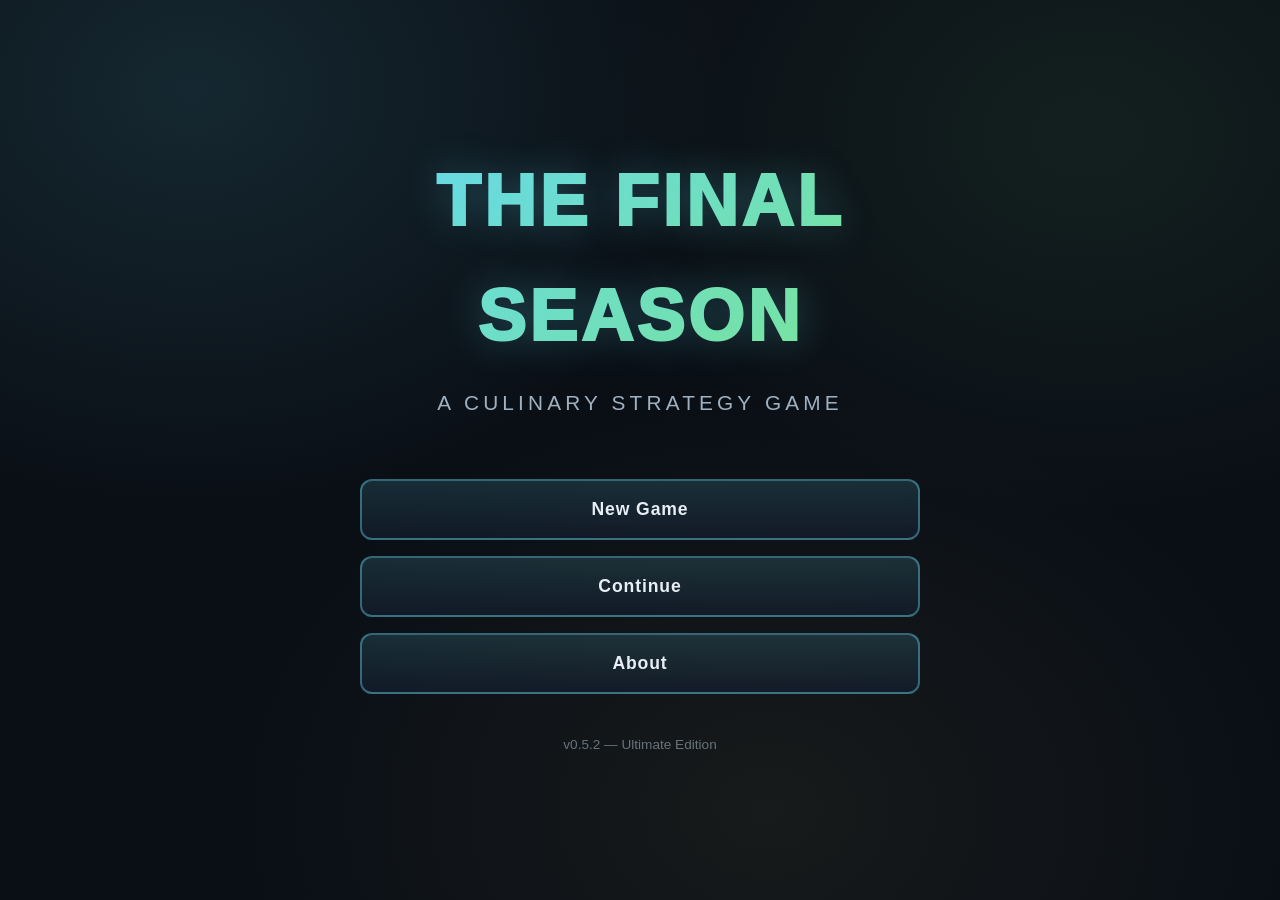
==== commit fc710b96: "Add files via upload" ====
--- a/index.html
+++ b/index.html
@@ -1,7 +1,15 @@
-<!doctype html><html lang="en"><head>
-<meta charset="utf-8"/><meta name="viewport" content="width=device-width,initial-scale=1"/>
+<!doctype html>
+<html lang="en">
+<head>
+<meta charset="utf-8"/>
+<meta name="viewport" content="width=device-width, initial-scale=1.0, maximum-scale=1.0, user-scalable=no, viewport-fit=cover"/>
+<meta name="apple-mobile-web-app-capable" content="yes"/>
+<meta name="apple-mobile-web-app-status-bar-style" content="black-translucent"/>
+<meta name="description" content="The Final Season - A strategic culinary competition simulator inspired by Football Manager"/>
 <title>The Final Season — Culinary Strategy Game</title>
-<link rel="stylesheet" href="./styles.css"/></head><body>
+<link rel="stylesheet" href="./styles.css"/>
+</head>
+<body>
 
 <!-- TITLE SCREEN -->
 <div id="titleScreen" class="screen active">
@@ -13,9 +21,9 @@
     <div class="title-menu">
       <button class="title-btn" id="btnNewGame">New Game</button>
       <button class="title-btn" id="btnContinue">Continue</button>
-      <button class="title-btn ghost" id="btnAbout">About</button>
+      <button class="title-btn" id="btnAbout">About</button>
     </div>
-    <div class="version">v0.4.0 — Narrative Edition</div>
+    <div class="version">v0.5.2 — Ultimate Edition</div>
   </div>
 </div>
 
@@ -30,7 +38,7 @@
     <div class="story-content">
       <p class="story-text">
         You've spent years in kitchens around the world. Now, the call has come: 
-        a 12-week competition circuit that could define your career forever.
+        a 20-week competition circuit that could define your career forever.
       </p>
       <p class="story-text">
         But first — <em>where does your story begin?</em>
@@ -74,37 +82,45 @@
 
 <!-- MAIN GAME -->
 <div id="gameScreen" class="screen">
-  <header><div class="wrap topbar">
-    <div class="brand">
-      <span class="badge"><span class="dot"></span> <span id="headerWeek">Week 1</span></span>
-      <span class="muted small" id="headerCountry"></span>
+  <header>
+    <div class="topbar">
+      <div class="brand">
+        <div>
+          <div id="headerWeek">Week 1</div>
+          <div id="headerCountry"></div>
+        </div>
+      </div>
+      <button id="btnMenu">Menu</button>
     </div>
-    <div class="row">
-      <span class="muted small">Build</span><input id="buildId" class="input" value="v0.4.0" style="width:140px"/>
-      <button id="btnMenu" class="ghost">Menu</button>
-    </div>
-  </div></header>
+  </header>
 
-  <main class="grid">
-    <section class="card">
-      <div class="tabs">
-        <div class="tab active" id="tabStory">Story</div>
-        <div class="tab" id="tabActions">Actions</div>
-        <div class="tab" id="tabMenu">Menu Lab</div>
-        <div class="tab" id="tabComp" style="display:none">Competition</div>
-      </div>
-      <div class="hr"></div>
-      <div id="mainContent"></div>
-    </section>
-    
-    <aside class="card">
-      <h2>Your Progress</h2>
-      <div class="hr"></div>
-      <div id="kpis" class="kpis"></div>
-      <div class="hr"></div>
-      <div id="recentLog" class="log-compact"></div>
-    </aside>
-  </main>
+  <div class="main-content-area">
+    <div id="mainContent"></div>
+  </div>
+
+  <!-- Mobile-first tab bar (bottom navigation) -->
+  <div class="tab-bar">
+    <button class="tab-btn" id="tabStory">
+      <span class="tab-btn-icon">📖</span>
+      <span>Story</span>
+    </button>
+    <button class="tab-btn" id="tabActions">
+      <span class="tab-btn-icon">⚡</span>
+      <span>Actions</span>
+    </button>
+    <button class="tab-btn" id="tabMenu">
+      <span class="tab-btn-icon">🍽️</span>
+      <span>Menu</span>
+    </button>
+    <button class="tab-btn" id="tabComp" style="display:none">
+      <span class="tab-btn-icon">🏆</span>
+      <span>Compete</span>
+    </button>
+    <button class="tab-btn" id="tabStats">
+      <span class="tab-btn-icon">📊</span>
+      <span>Stats</span>
+    </button>
+  </div>
 </div>
 
 <!-- COMPETITION RESULTS -->
@@ -132,7 +148,7 @@
       <div id="seasonEndContent" class="story-prose"></div>
       <div class="title-menu">
         <button class="title-btn" id="btnPlayAgain">Play Again</button>
-        <button class="title-btn ghost" id="btnExportFinal">Export Telemetry</button>
+        <button class="title-btn" id="btnExportFinal">Export Telemetry</button>
       </div>
     </div>
   </div>
@@ -140,30 +156,25 @@
 
 <!-- PAUSE MENU -->
 <div class="modalBack" id="pauseMenu" aria-hidden="true">
-  <div class="modal pause-modal" role="dialog">
+  <div class="modal">
     <h2>Menu</h2>
     <div class="hr"></div>
-    <div class="menu-options">
-      <button id="btnResume" class="btn-primary">Resume</button>
-      <button id="btnSaveGame" class="ghost">Save Game</button>
-      <button id="btnExportTelemetry" class="ghost">Export Telemetry</button>
-      <button id="btnHelp" class="ghost">Help & Tips</button>
-      <button id="btnQuitToTitle" class="ghost warn">Quit to Title</button>
+    <div class="title-menu">
+      <button id="btnResume" class="title-btn">Resume</button>
+      <button id="btnSaveGame" class="title-btn">Save Game</button>
+      <button id="btnExportTelemetry" class="title-btn">Export Telemetry</button>
+      <button id="btnQuitToTitle" class="title-btn">Quit to Title</button>
     </div>
   </div>
 </div>
 
-<!-- HELP MODAL -->
-<div class="modalBack" id="helpModal" aria-hidden="true">
-  <div class="modal" role="dialog">
-    <div class="row between">
-      <h2>Help & Tips</h2>
-      <button id="btnCloseHelp" class="ghost">Close</button>
-    </div>
-    <div class="hr"></div>
-    <div id="helpContent"></div>
-  </div>
-</div>
-
+<!-- Core modules (load order matters) -->
+<script type="module" src="./config.js"></script>
+<script type="module" src="./utils.js"></script>
+<script type="module" src="./scoring.js"></script>
+<script type="module" src="./achievements.js"></script>
+<script type="module" src="./state-manager.js"></script>
+<script type="module" src="./competition-manager.js"></script>
 <script type="module" src="./ui.js"></script>
-</body></html>
+</body>
+</html>
--- a/styles.css
+++ b/styles.css
@@ -1,148 +1,1165 @@
-:root{--bg:#0a0f16;--panel:#111a2a;--panel2:#0d1524;--text:#e8eef6;--muted:#9fb0c0;--line:#223047;--acc:#66d9ef;--acc2:#7ee787;--warn:#f2cc60;--bad:#ff7b72;--r:16px;--shadow:0 14px 35px rgba(0,0,0,.45);--transition:0.3s cubic-bezier(0.4, 0, 0.2, 1)}
-*{box-sizing:border-box;margin:0;padding:0}
-html,body{height:100%;overflow:hidden}
-body{color:var(--text);font-family:ui-sans-serif,system-ui,-apple-system,Segoe UI,Roboto,Helvetica,Arial;
-background:radial-gradient(900px 700px at 15% 10%,rgba(102,217,239,.12),transparent 60%),
-radial-gradient(900px 700px at 85% 15%,rgba(126,231,135,.08),transparent 55%),
-radial-gradient(900px 700px at 60% 90%,rgba(242,204,96,.06),transparent 60%),var(--bg);
-line-height:1.6}
+/* Mobile-First Styles - v0.5.1 */
+:root {
+  --bg: #0a0f16;
+  --panel: #111a2a;
+  --panel2: #0d1524;
+  --text: #e8eef6;
+  --muted: #9fb0c0;
+  --line: #223047;
+  --acc: #66d9ef;
+  --acc2: #7ee787;
+  --warn: #f2cc60;
+  --bad: #ff7b72;
+  --r: 16px;
+  --shadow: 0 14px 35px rgba(0, 0, 0, .45);
+  --transition: 0.3s cubic-bezier(0.4, 0, 0.2, 1);
+  --header-height: 56px;
+  --tab-bar-height: 60px;
+}
+
+* {
+  box-sizing: border-box;
+  margin: 0;
+  padding: 0;
+  -webkit-tap-highlight-color: transparent;
+}
+
+html, body {
+  height: 100%;
+  overflow: hidden;
+}
+
+body {
+  color: var(--text);
+  font-family: -apple-system, BlinkMacSystemFont, 'Segoe UI', Roboto, Oxygen, Ubuntu, Cantarell, sans-serif;
+  background: radial-gradient(900px 700px at 15% 10%, rgba(102, 217, 239, .12), transparent 60%),
+    radial-gradient(900px 700px at 85% 15%, rgba(126, 231, 135, .08), transparent 55%),
+    radial-gradient(900px 700px at 60% 90%, rgba(242, 204, 96, .06), transparent 60%), var(--bg);
+  line-height: 1.6;
+  font-size: 16px;
+}
 
 /* SCREEN SYSTEM */
-.screen{position:fixed;inset:0;display:none;opacity:0;transition:opacity 0.5s ease;overflow-y:auto}
-.screen.active{display:flex;opacity:1;animation:fadeIn 0.5s ease forwards}
-.screen.exiting{animation:fadeOut 0.3s ease forwards}
-@keyframes fadeIn{from{opacity:0;transform:translateY(20px)}to{opacity:1;transform:translateY(0)}}
-@keyframes fadeOut{from{opacity:1}to{opacity:0}}
+.screen {
+  position: fixed;
+  inset: 0;
+  display: none;
+  opacity: 0;
+  transition: opacity 0.5s ease;
+  overflow-y: auto;
+  -webkit-overflow-scrolling: touch;
+}
+
+.screen.active {
+  display: flex;
+  opacity: 1;
+  animation: fadeIn 0.5s ease forwards;
+}
+
+.screen.exiting {
+  animation: fadeOut 0.3s ease forwards;
+}
+
+@keyframes fadeIn {
+  from {
+    opacity: 0;
+    transform: translateY(20px);
+  }
+  to {
+    opacity: 1;
+    transform: translateY(0);
+  }
+}
+
+@keyframes fadeOut {
+  from {
+    opacity: 1;
+  }
+  to {
+    opacity: 0;
+  }
+}
 
 /* TITLE SCREEN */
-#titleScreen{align-items:center;justify-content:center;text-align:center}
-.title-container{max-width:600px;padding:20px}
-.title-glow{margin-bottom:60px;animation:titlePulse 3s ease-in-out infinite}
-@keyframes titlePulse{0%,100%{transform:scale(1)}50%{transform:scale(1.02)}}
-.game-title{font-size:clamp(2.5rem,8vw,4.5rem);font-weight:950;letter-spacing:0.05em;margin-bottom:12px;
-background:linear-gradient(135deg,var(--acc),var(--acc2));-webkit-background-clip:text;-webkit-text-fill-color:transparent;
-text-shadow:0 0 40px rgba(102,217,239,0.3)}
-.game-subtitle{font-size:clamp(1rem,3vw,1.3rem);color:var(--muted);letter-spacing:0.2em;text-transform:uppercase}
-.title-menu{display:flex;flex-direction:column;gap:16px;margin-top:40px}
-.title-btn{padding:16px 32px;font-size:1.1rem;border:2px solid rgba(102,217,239,.4);background:linear-gradient(180deg,rgba(102,217,239,.15),rgba(19,28,43,.8));
-color:var(--text);border-radius:12px;font-weight:900;cursor:pointer;transition:all var(--transition);letter-spacing:0.05em}
-.title-btn:hover{border-color:var(--acc);background:linear-gradient(180deg,rgba(102,217,239,.25),rgba(19,28,43,.9));transform:translateY(-2px);box-shadow:0 8px 20px rgba(102,217,239,.2)}
-.title-btn.ghost{background:transparent;border-color:var(--line)}
-.title-btn.ghost:hover{border-color:var(--muted)}
-.version{margin-top:40px;font-size:0.85rem;color:var(--muted);opacity:0.6}
+#titleScreen {
+  align-items: center;
+  justify-content: center;
+  text-align: center;
+  padding: 20px;
+}
+
+.title-container {
+  max-width: 600px;
+  padding: 20px;
+}
+
+.title-glow {
+  margin-bottom: 60px;
+  animation: titlePulse 3s ease-in-out infinite;
+}
+
+@keyframes titlePulse {
+  0%, 100% {
+    transform: scale(1);
+  }
+  50% {
+    transform: scale(1.02);
+  }
+}
+
+.game-title {
+  font-size: clamp(2rem, 12vw, 4.5rem);
+  font-weight: 950;
+  letter-spacing: 0.05em;
+  margin-bottom: 12px;
+  background: linear-gradient(135deg, var(--acc), var(--acc2));
+  -webkit-background-clip: text;
+  -webkit-text-fill-color: transparent;
+  text-shadow: 0 0 40px rgba(102, 217, 239, 0.3);
+}
+
+.game-subtitle {
+  font-size: clamp(0.9rem, 4vw, 1.3rem);
+  color: var(--muted);
+  letter-spacing: 0.2em;
+  text-transform: uppercase;
+}
+
+.title-menu {
+  display: flex;
+  flex-direction: column;
+  gap: 16px;
+  margin-top: 40px;
+}
+
+.title-btn {
+  padding: 18px 32px;
+  font-size: 1.1rem;
+  border: 2px solid rgba(102, 217, 239, .4);
+  background: linear-gradient(180deg, rgba(102, 217, 239, .15), rgba(19, 28, 43, .8));
+  color: var(--text);
+  border-radius: 12px;
+  font-weight: 900;
+  cursor: pointer;
+  transition: all var(--transition);
+  letter-spacing: 0.05em;
+}
+
+.title-btn:active {
+  transform: scale(0.98);
+}
+
+.version {
+  margin-top: 40px;
+  font-size: 0.85rem;
+  color: var(--muted);
+  opacity: 0.6;
+}
 
 /* STORY SCREENS */
-.story-container{max-width:800px;margin:0 auto;padding:40px 20px}
-.story-header{margin-bottom:32px}
-.story-header h2{font-size:2rem;margin-bottom:16px}
-.story-progress{width:100%;height:4px;background:rgba(34,48,71,.95);border-radius:999px;overflow:hidden}
-.story-progress-bar{height:100%;background:linear-gradient(90deg,var(--acc),var(--acc2));transition:width 0.6s ease}
-.story-content{animation:slideUp 0.6s ease forwards}
-@keyframes slideUp{from{opacity:0;transform:translateY(30px)}to{opacity:1;transform:translateY(0)}}
-.story-text{font-size:1.15rem;margin-bottom:20px;line-height:1.8;color:var(--text)}
-.story-text em{color:var(--acc);font-style:normal;font-weight:700}
-.story-prose{font-size:1.05rem;line-height:1.9;margin-bottom:32px}
-.story-prose p{margin-bottom:20px}
-.story-prose strong{color:var(--acc2)}
+.story-container {
+  max-width: 800px;
+  margin: 0 auto;
+  padding: 20px;
+  padding-bottom: 40px;
+}
+
+.story-header {
+  margin-bottom: 24px;
+}
+
+.story-header h2 {
+  font-size: 1.75rem;
+  margin-bottom: 16px;
+}
+
+.story-progress {
+  width: 100%;
+  height: 4px;
+  background: rgba(34, 48, 71, .95);
+  border-radius: 999px;
+  overflow: hidden;
+}
+
+.story-progress-bar {
+  height: 100%;
+  background: linear-gradient(90deg, var(--acc), var(--acc2));
+  transition: width 0.6s ease;
+}
+
+.story-content {
+  animation: slideUp 0.6s ease forwards;
+}
+
+@keyframes slideUp {
+  from {
+    opacity: 0;
+    transform: translateY(30px);
+  }
+  to {
+    opacity: 1;
+    transform: translateY(0);
+  }
+}
+
+.story-text {
+  font-size: 1.05rem;
+  margin-bottom: 20px;
+  line-height: 1.7;
+}
+
+.story-prose {
+  font-size: 1rem;
+  line-height: 1.8;
+  margin-bottom: 24px;
+}
 
 /* COUNTRY SELECTION */
-.country-grid{display:grid;grid-template-columns:repeat(auto-fit,minmax(280px,1fr));gap:20px;margin-top:32px}
-.country-card{border:2px solid var(--line);border-radius:var(--r);padding:24px;background:linear-gradient(180deg,rgba(17,26,42,.92),rgba(13,21,36,.92));
-cursor:pointer;transition:all var(--transition);position:relative;overflow:hidden}
-.country-card::before{content:'';position:absolute;inset:0;background:linear-gradient(135deg,rgba(102,217,239,.05),rgba(126,231,135,.05));
-opacity:0;transition:opacity var(--transition)}
-.country-card:hover{border-color:var(--acc);transform:translateY(-4px);box-shadow:var(--shadow)}
-.country-card:hover::before{opacity:1}
-.country-card-content{position:relative;z-index:1}
-.country-flag{font-size:3rem;margin-bottom:12px}
-.country-name{font-size:1.3rem;font-weight:950;margin-bottom:8px}
-.country-tagline{font-size:0.95rem;color:var(--muted);margin-bottom:16px}
-.country-perks{display:flex;gap:8px;flex-wrap:wrap}
-.perk-tag{font-size:0.85rem;padding:4px 10px;border-radius:999px;background:rgba(102,217,239,.1);border:1px solid rgba(102,217,239,.3);color:var(--acc)}
+.country-grid {
+  display: grid;
+  grid-template-columns: 1fr;
+  gap: 16px;
+  margin-top: 24px;
+}
+
+.country-card {
+  border: 2px solid var(--line);
+  border-radius: var(--r);
+  padding: 20px;
+  background: linear-gradient(180deg, rgba(17, 26, 42, .92), rgba(13, 21, 36, .92));
+  cursor: pointer;
+  transition: all var(--transition);
+  min-height: 120px;
+}
+
+.country-card:active {
+  transform: scale(0.98);
+  border-color: var(--acc);
+}
+
+.country-flag {
+  font-size: 2.5rem;
+  margin-bottom: 8px;
+}
+
+.country-name {
+  font-size: 1.2rem;
+  font-weight: 950;
+  margin-bottom: 6px;
+}
+
+.country-tagline {
+  font-size: 0.9rem;
+  color: var(--muted);
+  margin-bottom: 12px;
+}
+
+.country-perks {
+  display: flex;
+  gap: 6px;
+  flex-wrap: wrap;
+}
+
+.perk-tag {
+  font-size: 0.75rem;
+  padding: 4px 8px;
+  border-radius: 999px;
+  background: rgba(102, 217, 239, .1);
+  border: 1px solid rgba(102, 217, 239, .3);
+  color: var(--acc);
+}
 
 /* WEEK STATS */
-.week-stats{display:grid;grid-template-columns:repeat(auto-fit,minmax(140px,1fr));gap:16px;margin:32px 0;padding:24px;
-border:1px solid var(--line);border-radius:var(--r);background:rgba(24,34,53,.35)}
-.week-stat{text-align:center}
-.week-stat-label{font-size:0.85rem;color:var(--muted);margin-bottom:6px;text-transform:uppercase;letter-spacing:0.05em}
-.week-stat-value{font-size:1.5rem;font-weight:950}
-.week-stat-value.good{color:var(--acc2)}
-.week-stat-value.warn{color:var(--warn)}
-.week-stat-value.bad{color:var(--bad)}
+.week-stats {
+  display: grid;
+  grid-template-columns: repeat(2, 1fr);
+  gap: 12px;
+  margin: 24px 0;
+  padding: 16px;
+  border: 1px solid var(--line);
+  border-radius: var(--r);
+  background: rgba(24, 34, 53, .35);
+}
+
+.week-stat {
+  text-align: center;
+  padding: 8px;
+}
+
+.week-stat-label {
+  font-size: 0.75rem;
+  color: var(--muted);
+  margin-bottom: 4px;
+  text-transform: uppercase;
+  letter-spacing: 0.05em;
+}
+
+.week-stat-value {
+  font-size: 1.5rem;
+  font-weight: 950;
+}
+
+.week-stat-value.good {
+  color: var(--acc2);
+}
+
+.week-stat-value.warn {
+  color: var(--warn);
+}
+
+.week-stat-value.bad {
+  color: var(--bad);
+}
+
+/* BUTTONS */
+.btn-primary {
+  padding: 16px 24px;
+  font-size: 1.05rem;
+  border: 2px solid var(--acc);
+  background: linear-gradient(180deg, rgba(102, 217, 239, .2), rgba(19, 28, 43, .9));
+  color: var(--text);
+  border-radius: 12px;
+  font-weight: 900;
+  cursor: pointer;
+  transition: all var(--transition);
+  display: block;
+  width: 100%;
+  text-align: center;
+}
+
+.btn-primary:active:not(.disabled):not(:disabled) {
+  transform: scale(0.98);
+}
+
+.btn-primary.disabled, .btn-primary:disabled {
+  opacity: 0.5;
+  cursor: not-allowed;
+}
+
+.btn-large {
+  padding: 18px 24px;
+  font-size: 1.1rem;
+}
+
+/* GAME SCREEN - MOBILE LAYOUT */
+#gameScreen {
+  display: flex;
+  flex-direction: column;
+  height: 100vh;
+  overflow: hidden;
+}
+
+/* HEADER */
+header {
+  position: sticky;
+  top: 0;
+  z-index: 100;
+  background: rgba(10, 15, 22, .98);
+  backdrop-filter: blur(12px);
+  border-bottom: 1px solid var(--line);
+  height: var(--header-height);
+}
+
+.topbar {
+  display: flex;
+  align-items: center;
+  justify-content: space-between;
+  padding: 12px 16px;
+  height: 100%;
+}
+
+.brand {
+  display: flex;
+  align-items: center;
+  gap: 12px;
+}
+
+#headerWeek {
+  font-size: 1.1rem;
+  font-weight: 900;
+}
+
+#headerCountry {
+  font-size: 0.85rem;
+  color: var(--muted);
+}
+
+#btnMenu {
+  padding: 8px 16px;
+  background: rgba(34, 48, 71, .95);
+  border: 1px solid var(--line);
+  color: var(--text);
+  border-radius: 8px;
+  font-weight: 900;
+  font-size: 0.9rem;
+}
+
+/* TAB BAR */
+.tab-bar {
+  position: fixed;
+  bottom: 0;
+  left: 0;
+  right: 0;
+  z-index: 90;
+  background: rgba(10, 15, 22, .98);
+  backdrop-filter: blur(12px);
+  border-top: 1px solid var(--line);
+  height: var(--tab-bar-height);
+  display: flex;
+  padding: 0;
+  safe-area-inset-bottom: env(safe-area-inset-bottom);
+}
+
+.tab-btn {
+  flex: 1;
+  display: flex;
+  flex-direction: column;
+  align-items: center;
+  justify-content: center;
+  gap: 4px;
+  border: none;
+  background: transparent;
+  color: var(--muted);
+  font-size: 0.7rem;
+  font-weight: 700;
+  padding: 8px 4px;
+  cursor: pointer;
+  transition: all var(--transition);
+  text-transform: uppercase;
+  letter-spacing: 0.05em;
+}
+
+.tab-btn.active {
+  color: var(--acc);
+}
+
+.tab-btn-icon {
+  font-size: 1.5rem;
+}
+
+.tab-btn.pulse {
+  animation: tabPulse 2s ease-in-out infinite;
+}
+
+@keyframes tabPulse {
+  0%, 100% {
+    box-shadow: 0 0 0 0 rgba(102, 217, 239, .7);
+  }
+  50% {
+    box-shadow: 0 0 0 10px rgba(102, 217, 239, 0);
+  }
+}
+
+/* MAIN CONTENT AREA */
+.main-content-area {
+  flex: 1;
+  overflow-y: auto;
+  -webkit-overflow-scrolling: touch;
+  padding-bottom: var(--tab-bar-height);
+}
+
+#mainContent {
+  height: 100%;
+}
+
+/* FULLSCREEN TABS */
+.fullscreen-tab {
+  padding: 20px;
+  padding-bottom: 40px;
+  min-height: 100%;
+}
+
+.fullscreen-tab h2 {
+  font-size: 1.5rem;
+  margin-bottom: 20px;
+}
+
+.fullscreen-tab h3 {
+  font-size: 1.2rem;
+  margin-bottom: 16px;
+  margin-top: 24px;
+}
+
+/* STORY TAB */
+.story-header-section {
+  margin-bottom: 24px;
+}
+
+.story-flags {
+  display: flex;
+  gap: 6px;
+  flex-wrap: wrap;
+  margin-top: 12px;
+}
+
+.story-body {
+  font-size: 1.05rem;
+  line-height: 1.7;
+  margin-bottom: 24px;
+  color: var(--text);
+}
+
+.choice-header {
+  font-size: 1.1rem;
+  margin-bottom: 16px;
+}
+
+.choice-cards {
+  display: flex;
+  flex-direction: column;
+  gap: 16px;
+}
+
+.choice-card {
+  border: 2px solid var(--line);
+  border-radius: 12px;
+  padding: 16px;
+  background: rgba(24, 34, 53, .4);
+  cursor: pointer;
+  transition: all var(--transition);
+}
+
+.choice-card:active {
+  transform: scale(0.98);
+  border-color: var(--acc);
+}
+
+.choice-card-header h4 {
+  font-size: 1.1rem;
+  margin-bottom: 8px;
+}
+
+.choice-card-body p {
+  color: var(--muted);
+  font-size: 0.95rem;
+  line-height: 1.5;
+  margin-bottom: 12px;
+}
+
+.choice-card-effects {
+  display: flex;
+  gap: 6px;
+  flex-wrap: wrap;
+}
+
+.effect-chip {
+  font-size: 0.75rem;
+  padding: 4px 8px;
+  border-radius: 999px;
+  border: 1px solid;
+  font-weight: 700;
+}
+
+.effect-chip.positive {
+  background: rgba(126, 231, 135, .1);
+  border-color: rgba(126, 231, 135, .3);
+  color: var(--acc2);
+}
+
+.effect-chip.negative {
+  background: rgba(255, 123, 114, .1);
+  border-color: rgba(255, 123, 114, .3);
+  color: var(--bad);
+}
+
+/* ACTIONS TAB */
+.action-header {
+  display: flex;
+  justify-content: space-between;
+  align-items: flex-start;
+  margin-bottom: 16px;
+}
+
+.action-status {
+  display: flex;
+  flex-direction: column;
+  gap: 6px;
+  align-items: flex-end;
+}
+
+.status-badge {
+  font-size: 0.75rem;
+  padding: 4px 10px;
+  border-radius: 999px;
+  border: 1px solid;
+  font-weight: 700;
+}
+
+.status-badge.good {
+  background: rgba(126, 231, 135, .1);
+  border-color: rgba(126, 231, 135, .3);
+  color: var(--acc2);
+}
+
+.status-badge.warn {
+  background: rgba(242, 204, 96, .1);
+  border-color: rgba(242, 204, 96, .3);
+  color: var(--warn);
+}
+
+.section-description {
+  color: var(--muted);
+  font-size: 0.9rem;
+  margin-bottom: 20px;
+}
+
+.action-cards {
+  display: flex;
+  flex-direction: column;
+  gap: 12px;
+  margin-bottom: 24px;
+}
+
+.action-card {
+  border: 2px solid var(--line);
+  border-radius: 12px;
+  padding: 16px;
+  background: rgba(24, 34, 53, .4);
+  cursor: pointer;
+  transition: all var(--transition);
+}
+
+.action-card:active:not(.disabled) {
+  transform: scale(0.98);
+  border-color: var(--acc);
+}
+
+.action-card.disabled {
+  opacity: 0.5;
+  cursor: not-allowed;
+}
+
+.action-card h3 {
+  font-size: 1.05rem;
+  margin-bottom: 6px;
+  margin-top: 0;
+}
+
+.action-card p {
+  color: var(--muted);
+  font-size: 0.9rem;
+  margin: 0;
+}
+
+.action-footer {
+  margin-top: 24px;
+}
+
+.warning-banner {
+  padding: 12px 16px;
+  background: rgba(242, 204, 96, .1);
+  border: 1px solid rgba(242, 204, 96, .3);
+  border-radius: 8px;
+  color: var(--warn);
+  font-size: 0.9rem;
+  margin-bottom: 16px;
+  text-align: center;
+}
+
+/* MENU TAB */
+.menu-header {
+  margin-bottom: 24px;
+}
+
+.menu-header h2 {
+  font-size: 1.3rem;
+  margin-bottom: 12px;
+}
+
+.menu-stats-row {
+  display: flex;
+  gap: 12px;
+  flex-wrap: wrap;
+}
+
+.menu-stat {
+  font-size: 0.85rem;
+  padding: 6px 12px;
+  border-radius: 999px;
+  background: rgba(34, 48, 71, .95);
+  border: 1px solid var(--line);
+}
+
+.menu-stat.warn {
+  color: var(--warn);
+  border-color: rgba(242, 204, 96, .3);
+}
+
+.menu-section {
+  margin-bottom: 24px;
+}
+
+.menu-section h3 {
+  font-size: 1.1rem;
+  margin-bottom: 16px;
+  margin-top: 0;
+}
+
+.menu-component {
+  margin-bottom: 16px;
+}
+
+.menu-component label {
+  display: block;
+  font-size: 0.9rem;
+  color: var(--muted);
+  margin-bottom: 8px;
+  font-weight: 700;
+}
+
+.select-large, .input-large {
+  width: 100%;
+  padding: 14px 16px;
+  background: rgba(19, 28, 43, .92);
+  border: 1px solid var(--line);
+  border-radius: 12px;
+  color: var(--text);
+  font-size: 1rem;
+  font-weight: 700;
+  -webkit-appearance: none;
+  -moz-appearance: none;
+  appearance: none;
+}
+
+.select-large {
+  background-image: url('data:image/svg+xml;utf8,<svg fill="%239fb0c0" height="24" viewBox="0 0 24 24" width="24" xmlns="http://www.w3.org/2000/svg"><path d="M7 10l5 5 5-5z"/></svg>');
+  background-repeat: no-repeat;
+  background-position: right 12px center;
+  padding-right: 40px;
+}
+
+/* COMPETITION TAB */
+.comp-header {
+  margin-bottom: 24px;
+  text-align: center;
+}
+
+.comp-header h2 {
+  font-size: 1.5rem;
+  margin-bottom: 8px;
+}
+
+.comp-details {
+  color: var(--muted);
+  font-size: 0.9rem;
+  margin-bottom: 4px;
+}
+
+.comp-emphasis {
+  color: var(--acc);
+  font-size: 0.95rem;
+  font-style: italic;
+}
+
+.readiness-section {
+  margin-bottom: 32px;
+}
+
+.readiness-section h3 {
+  font-size: 1.1rem;
+  margin-bottom: 16px;
+  margin-top: 0;
+}
+
+.readiness-grid-mobile {
+  display: grid;
+  grid-template-columns: repeat(2, 1fr);
+  gap: 10px;
+  margin-bottom: 16px;
+}
+
+.readiness-item {
+  display: flex;
+  flex-direction: column;
+  align-items: center;
+  justify-content: center;
+  padding: 12px 8px;
+  border-radius: 8px;
+  border: 2px solid;
+  background: rgba(24, 34, 53, .4);
+  text-align: center;
+  gap: 4px;
+}
+
+.readiness-item.good {
+  border-color: var(--acc2);
+  background: rgba(126, 231, 135, .1);
+}
+
+.readiness-item.warn {
+  border-color: var(--warn);
+  background: rgba(242, 204, 96, .1);
+}
+
+.readiness-item.bad {
+  border-color: var(--bad);
+  background: rgba(255, 123, 114, .1);
+}
+
+.readiness-item.muted {
+  opacity: 0.5;
+}
+
+.readiness-icon {
+  font-size: 1.5rem;
+}
+
+.readiness-label {
+  font-size: 0.75rem;
+  color: var(--muted);
+  font-weight: 700;
+}
+
+.readiness-value {
+  font-size: 0.85rem;
+  font-weight: 900;
+}
+
+.readiness-summary {
+  padding: 12px;
+  border-radius: 8px;
+  font-weight: 900;
+  text-align: center;
+  font-size: 1rem;
+}
+
+.readiness-summary.good {
+  background: rgba(126, 231, 135, .2);
+  color: var(--acc2);
+}
+
+.readiness-summary.warn {
+  background: rgba(242, 204, 96, .2);
+  color: var(--warn);
+}
+
+.readiness-summary.bad {
+  background: rgba(255, 123, 114, .2);
+  color: var(--bad);
+}
+
+.comp-plan-section h3 {
+  font-size: 1.1rem;
+  margin-bottom: 16px;
+  margin-top: 0;
+}
+
+.plan-input {
+  margin-bottom: 16px;
+}
+
+.plan-input label {
+  display: block;
+  font-size: 0.9rem;
+  color: var(--muted);
+  margin-bottom: 8px;
+  font-weight: 700;
+}
+
+/* STATS TAB */
+.stat-card {
+  border: 1px solid var(--line);
+  border-radius: 12px;
+  padding: 16px;
+  background: rgba(24, 34, 53, .35);
+  margin-bottom: 20px;
+}
+
+.stat-card h3 {
+  font-size: 1rem;
+  margin-bottom: 16px;
+  margin-top: 0;
+}
+
+.stat-grid-large {
+  display: grid;
+  grid-template-columns: repeat(2, 1fr);
+  gap: 12px;
+}
+
+.stat-box {
+  padding: 12px;
+  background: rgba(19, 28, 43, .92);
+  border-radius: 8px;
+  text-align: center;
+}
+
+.stat-box .stat-label {
+  font-size: 0.75rem;
+  color: var(--muted);
+  margin-bottom: 4px;
+  display: block;
+}
+
+.stat-box .stat-value {
+  font-size: 1.5rem;
+  font-weight: 950;
+}
+
+.stat-bars {
+  display: flex;
+  flex-direction: column;
+  gap: 12px;
+}
+
+.stat-bar-item {
+  display: flex;
+  flex-direction: column;
+  gap: 6px;
+}
+
+.stat-bar-label {
+  display: flex;
+  justify-content: space-between;
+  font-size: 0.85rem;
+}
+
+.progress-bar {
+  height: 8px;
+  background: rgba(34, 48, 71, .95);
+  border-radius: 999px;
+  overflow: hidden;
+}
+
+.progress-fill {
+  height: 100%;
+  background: linear-gradient(90deg, var(--acc), var(--acc2));
+  transition: width 0.3s ease;
+}
+
+.activity-log {
+  display: flex;
+  flex-direction: column;
+  gap: 8px;
+}
+
+.log-entry {
+  padding: 10px;
+  background: rgba(19, 28, 43, .92);
+  border-radius: 8px;
+  font-size: 0.85rem;
+  display: flex;
+  justify-content: space-between;
+  align-items: center;
+}
 
 /* COMPETITION RESULTS */
-.comp-result{text-align:center;padding:40px 20px}
-.result-icon{font-size:6rem;margin-bottom:24px;animation:resultPop 0.6s cubic-bezier(0.68,-0.55,0.265,1.55)}
-@keyframes resultPop{0%{transform:scale(0);opacity:0}100%{transform:scale(1);opacity:1}}
-.result-title{font-size:2.5rem;font-weight:950;margin-bottom:16px}
-.result-title.win{color:var(--acc2)}
-.result-title.loss{color:var(--warn)}
-.result-details{font-size:1.2rem;color:var(--muted);margin-bottom:32px}
-.result-breakdown{display:grid;grid-template-columns:repeat(auto-fit,minmax(150px,1fr));gap:16px;margin:32px 0;text-align:left}
-
-/* BUTTONS */
-.btn-primary{padding:14px 32px;font-size:1.05rem;border:2px solid var(--acc);background:linear-gradient(180deg,rgba(102,217,239,.2),rgba(19,28,43,.9));
-color:var(--text);border-radius:12px;font-weight:900;cursor:pointer;transition:all var(--transition);display:inline-block;text-align:center}
-.btn-primary:hover{background:linear-gradient(180deg,rgba(102,217,239,.3),rgba(19,28,43,1));transform:translateY(-2px);box-shadow:0 6px 16px rgba(102,217,239,.3)}
-
-/* GAME SCREEN */
-header{position:sticky;top:0;z-index:20;background:rgba(10,15,22,.95);backdrop-filter:blur(12px);border-bottom:1px solid var(--line)}
-.wrap{max-width:1120px;margin:0 auto;padding:14px}
-.topbar{display:flex;align-items:center;justify-content:space-between;gap:12px;flex-wrap:wrap}
-.brand{display:flex;gap:10px;align-items:center}
-.badge{display:inline-flex;align-items:center;gap:8px;padding:8px 10px;border-radius:999px;border:1px solid rgba(102,217,239,.35);background:rgba(17,26,42,.6);font-weight:900}
-.dot{width:9px;height:9px;border-radius:99px;background:var(--acc);box-shadow:0 0 0 4px rgba(102,217,239,.12);animation:pulse 2s ease-in-out infinite}
-@keyframes pulse{0%,100%{opacity:1}50%{opacity:0.5}}
-.small{font-size:12px}.muted{color:var(--muted)}
-.row{display:flex;gap:10px;align-items:center;flex-wrap:wrap}.between{justify-content:space-between}
-.grid{max-width:1120px;margin:0 auto;display:grid;grid-template-columns:1.15fr .85fr;gap:12px;padding:14px;height:calc(100vh - 80px);overflow:hidden}
-@media (max-width:960px){.grid{grid-template-columns:1fr;height:auto;overflow:visible}}
-.card{background:linear-gradient(180deg,rgba(17,26,42,.92),rgba(13,21,36,.92));border:1px solid rgba(34,48,71,.95);border-radius:var(--r);padding:14px;
-box-shadow:var(--shadow);overflow-y:auto}
-h1{font-size:18px;margin:0 0 6px 0}h2{font-size:14px;margin:0 0 8px 0}
-.hr{border-top:1px dashed rgba(34,48,71,.95);margin:12px 0}
-.input,select,button,textarea{border:1px solid rgba(34,48,71,.95);background:rgba(19,28,43,.92);color:var(--text);padding:10px 12px;border-radius:14px;font-weight:900;font-family:inherit}
-textarea{font-weight:700;min-height:70px;width:100%;resize:vertical}
-button{cursor:pointer;transition:all var(--transition)}
-button:hover{border-color:rgba(102,217,239,.55);transform:translateY(-1px)}
-button.ghost{background:transparent}
-button.ghost.warn{color:var(--warn);border-color:var(--warn)}
-button.ghost.warn:hover{background:rgba(242,204,96,.1)}
-.tabs{display:flex;gap:10px;flex-wrap:wrap}
-.tab{padding:10px 12px;border-radius:999px;border:1px solid rgba(34,48,71,.95);background:rgba(19,28,43,.78);font-weight:900;cursor:pointer;transition:all var(--transition)}
-.tab:hover{border-color:rgba(102,217,239,.35)}
-.tab.active{border-color:rgba(102,217,239,.55);background:rgba(102,217,239,.10)}
-.kpis{display:grid;grid-template-columns:repeat(2,1fr);gap:10px}
-.kpi{border:1px solid rgba(34,48,71,.95);border-radius:14px;padding:10px;background:rgba(24,34,53,.55)}
-.kpi .l{font-size:11px;color:var(--muted)}.kpi .v{font-size:18px;font-weight:950;margin-top:4px}
-.good{color:var(--acc2)}.bad{color:var(--bad)}.warn{color:var(--warn)}
-.panel{border:1px solid rgba(34,48,71,.95);border-radius:14px;padding:12px;background:rgba(24,34,53,.35);margin-bottom:12px}
-.choices{display:grid;grid-template-columns:repeat(2,minmax(0,1fr));gap:10px}
-@media (max-width:520px){.choices{grid-template-columns:1fr}}
-.choice{border:1px solid rgba(34,48,71,.95);border-radius:14px;padding:12px;background:rgba(24,34,53,.40);cursor:pointer;transition:all var(--transition)}
-.choice:hover{border-color:rgba(102,217,239,.55);transform:translateY(-2px);box-shadow:0 4px 12px rgba(0,0,0,.2)}
-.choice h3{margin:0 0 6px 0;font-size:13px}.choice p{margin:0;color:var(--muted);font-size:12px;line-height:1.35}
-.meta{display:flex;gap:8px;flex-wrap:wrap;margin-top:8px}
-.chip{display:inline-flex;align-items:center;gap:6px;font-size:11px;padding:6px 10px;border-radius:999px;border:1px solid rgba(34,48,71,.95);background:rgba(17,26,42,.55);color:var(--muted)}
-.log-compact{max-height:400px;overflow-y:auto;padding-right:6px}
-.entry{border:1px solid rgba(34,48,71,.95);border-radius:12px;padding:8px;margin-bottom:8px;background:rgba(24,34,53,.32);font-size:12px}
-.entry strong{color:var(--acc2)}
-
-/* PAUSE MENU */
-.modalBack{position:fixed;inset:0;z-index:50;display:none;align-items:center;justify-content:center;background:rgba(0,0,0,.7);backdrop-filter:blur(8px);padding:16px}
-.modalBack.active{display:flex;animation:fadeIn 0.3s ease}
-.modal{max-width:500px;width:100%;background:linear-gradient(180deg,rgba(17,26,42,.98),rgba(13,21,36,.98));border:1px solid rgba(34,48,71,.95);
-border-radius:18px;box-shadow:var(--shadow);padding:20px;animation:slideUp 0.3s ease}
-.pause-modal .menu-options{display:flex;flex-direction:column;gap:12px;margin-top:20px}
-.pause-modal button{padding:12px;text-align:left;font-size:1rem}
-
-/* LOADING STATES */
-.loading{opacity:0.5;pointer-events:none}
-.loading::after{content:'';position:absolute;inset:0;background:linear-gradient(90deg,transparent,rgba(102,217,239,.1),transparent);
-animation:shimmer 1.5s infinite}
-@keyframes shimmer{0%{transform:translateX(-100%)}100%{transform:translateX(100%)}}
+.comp-result {
+  text-align: center;
+  padding: 40px 20px;
+}
+
+.result-icon {
+  font-size: 5rem;
+  margin-bottom: 20px;
+  animation: resultPop 0.6s cubic-bezier(0.68, -0.55, 0.265, 1.55);
+}
+
+@keyframes resultPop {
+  0% {
+    transform: scale(0);
+    opacity: 0;
+  }
+  100% {
+    transform: scale(1);
+    opacity: 1;
+  }
+}
+
+.result-title {
+  font-size: 2rem;
+  font-weight: 950;
+  margin-bottom: 12px;
+}
+
+.result-title.win {
+  color: var(--acc2);
+}
+
+.result-title.loss {
+  color: var(--warn);
+}
+
+.result-score {
+  font-size: 1.3rem;
+  color: var(--muted);
+  margin-bottom: 24px;
+}
+
+.result-text {
+  margin-bottom: 20px;
+  font-size: 1rem;
+}
+
+.score-breakdown-mobile {
+  margin: 24px 0;
+  padding: 16px;
+  border: 1px solid var(--line);
+  border-radius: 12px;
+  background: rgba(24, 34, 53, .35);
+  text-align: left;
+}
+
+.score-breakdown-mobile h4 {
+  font-size: 1rem;
+  margin-bottom: 12px;
+  color: var(--acc);
+}
+
+.breakdown-list {
+  display: flex;
+  flex-direction: column;
+  gap: 8px;
+}
+
+.breakdown-row {
+  display: flex;
+  justify-content: space-between;
+  padding: 8px 0;
+  border-bottom: 1px dashed rgba(34, 48, 71, .5);
+}
+
+.breakdown-label {
+  color: var(--muted);
+  font-size: 0.9rem;
+}
+
+.breakdown-value {
+  font-weight: 900;
+  font-size: 0.95rem;
+}
+
+.result-details {
+  margin-top: 20px;
+  padding: 16px;
+  background: rgba(24, 34, 53, .35);
+  border-radius: 8px;
+  text-align: left;
+}
+
+.result-details p {
+  margin-bottom: 8px;
+  font-size: 0.9rem;
+  color: var(--muted);
+}
 
 /* UTILITIES */
-.text-center{text-align:center}
-.mb-1{margin-bottom:8px}.mb-2{margin-bottom:16px}.mb-3{margin-bottom:24px}
-.mt-1{margin-top:8px}.mt-2{margin-top:16px}.mt-3{margin-top:24px}
+.good {
+  color: var(--acc2);
+}
+
+.bad {
+  color: var(--bad);
+}
+
+.warn {
+  color: var(--warn);
+}
+
+.chip {
+  font-size: 0.75rem;
+  padding: 4px 10px;
+  border-radius: 999px;
+  border: 1px solid rgba(34, 48, 71, .95);
+  background: rgba(17, 26, 42, .55);
+  color: var(--muted);
+}
+
+.empty-state {
+  text-align: center;
+  padding: 60px 20px;
+}
+
+.empty-state h2 {
+  font-size: 1.5rem;
+  margin-bottom: 12px;
+}
+
+.empty-state p {
+  color: var(--muted);
+  font-size: 1rem;
+}
+
+.hr {
+  border-top: 1px dashed rgba(34, 48, 71, .95);
+  margin: 16px 0;
+}
+
+/* MODALS */
+.modalBack {
+  position: fixed;
+  inset: 0;
+  z-index: 200;
+  display: none;
+  align-items: center;
+  justify-content: center;
+  background: rgba(0, 0, 0, .8);
+  backdrop-filter: blur(8px);
+  padding: 16px;
+}
+
+.modalBack.active {
+  display: flex;
+  animation: fadeIn 0.3s ease;
+}
+
+.modal {
+  max-width: 500px;
+  width: 100%;
+  background: linear-gradient(180deg, rgba(17, 26, 42, .98), rgba(13, 21, 36, .98));
+  border: 1px solid rgba(34, 48, 71, .95);
+  border-radius: 18px;
+  padding: 20px;
+  animation: slideUp 0.3s ease;
+  max-height: 80vh;
+  overflow-y: auto;
+}
+
+/* TOAST NOTIFICATIONS */
+.toast {
+  position: fixed;
+  top: 80px;
+  left: 50%;
+  transform: translateX(-50%) translateY(-100px);
+  background: rgba(17, 26, 42, .98);
+  border: 1px solid var(--acc);
+  padding: 12px 24px;
+  border-radius: 999px;
+  font-weight: 900;
+  font-size: 0.9rem;
+  z-index: 1000;
+  opacity: 0;
+  transition: all 0.3s ease;
+}
+
+.toast.show {
+  transform: translateX(-50%) translateY(0);
+  opacity: 1;
+}
+
+/* RESPONSIVE - TABLET */
+@media (min-width: 768px) {
+  .country-grid {
+    grid-template-columns: repeat(2, 1fr);
+  }
+  
+  .readiness-grid-mobile {
+    grid-template-columns: repeat(3, 1fr);
+  }
+  
+  .stat-grid-large {
+    grid-template-columns: repeat(3, 1fr);
+  }
+}
+
+/* SAFE AREA FOR NOTCH DEVICES */
+@supports (padding: max(0px)) {
+  body {
+    padding-top: max(0px, env(safe-area-inset-top));
+  }
+  
+  .tab-bar {
+    padding-bottom: max(0px, env(safe-area-inset-bottom));
+    height: calc(var(--tab-bar-height) + max(0px, env(safe-area-inset-bottom)));
+  }
+}
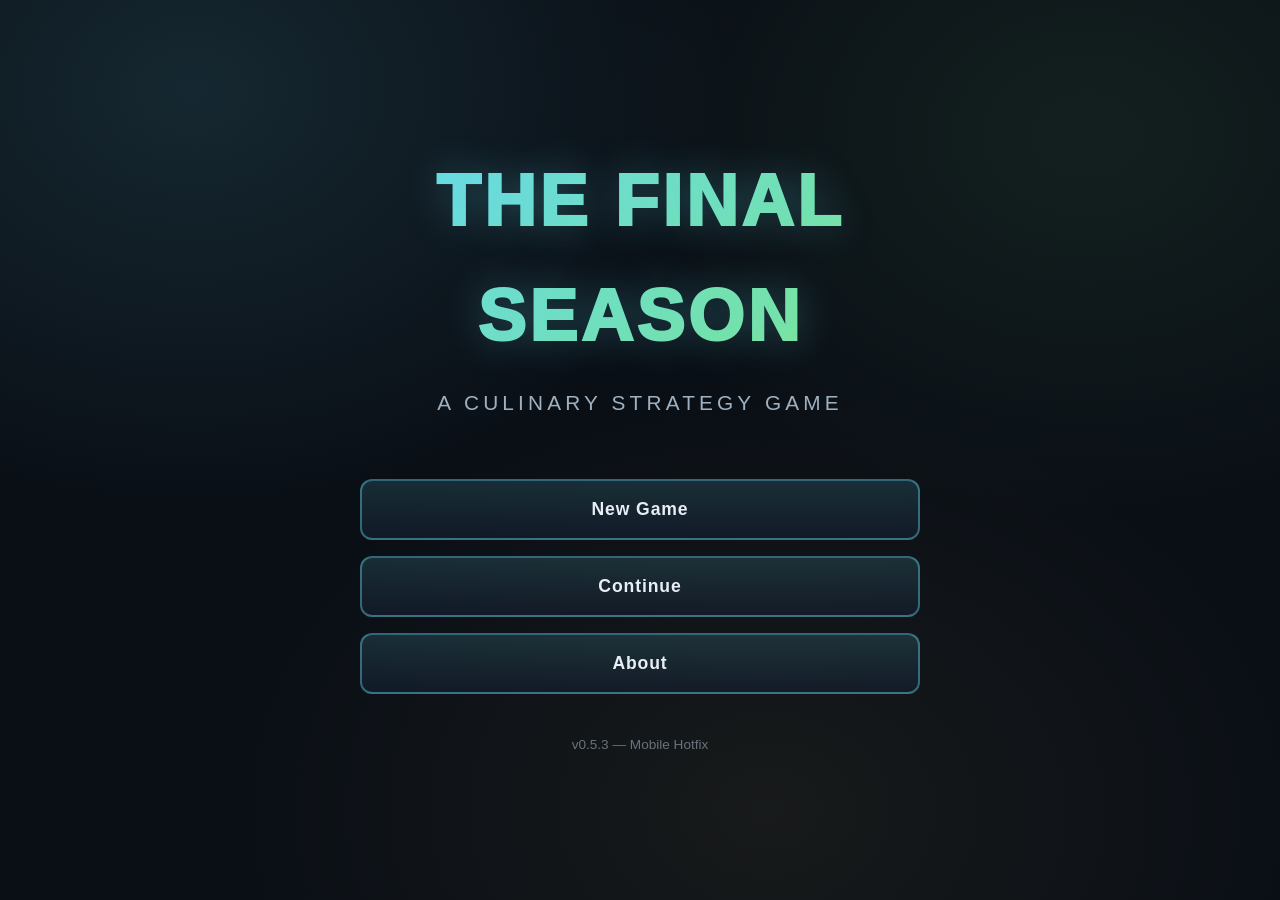
==== commit 33a0798f: "Add files via upload" ====
--- a/index.html
+++ b/index.html
@@ -5,9 +5,8 @@
 <meta name="viewport" content="width=device-width, initial-scale=1.0, maximum-scale=1.0, user-scalable=no, viewport-fit=cover"/>
 <meta name="apple-mobile-web-app-capable" content="yes"/>
 <meta name="apple-mobile-web-app-status-bar-style" content="black-translucent"/>
-<meta name="description" content="The Final Season - A strategic culinary competition simulator inspired by Football Manager"/>
 <title>The Final Season — Culinary Strategy Game</title>
-<link rel="stylesheet" href="./styles.css"/>
+<link rel="stylesheet" href="./styles-mobile.css"/>
 </head>
 <body>
 
@@ -23,7 +22,7 @@
       <button class="title-btn" id="btnContinue">Continue</button>
       <button class="title-btn" id="btnAbout">About</button>
     </div>
-    <div class="version">v0.5.2 — Ultimate Edition</div>
+    <div class="version">v0.5.3 — Mobile Hotfix</div>
   </div>
 </div>
 
@@ -38,7 +37,7 @@
     <div class="story-content">
       <p class="story-text">
         You've spent years in kitchens around the world. Now, the call has come: 
-        a 20-week competition circuit that could define your career forever.
+        a 12-week competition circuit that could define your career forever.
       </p>
       <p class="story-text">
         But first — <em>where does your story begin?</em>
@@ -98,7 +97,6 @@
     <div id="mainContent"></div>
   </div>
 
-  <!-- Mobile-first tab bar (bottom navigation) -->
   <div class="tab-bar">
     <button class="tab-btn" id="tabStory">
       <span class="tab-btn-icon">📖</span>
@@ -120,6 +118,11 @@
       <span class="tab-btn-icon">📊</span>
       <span>Stats</span>
     </button>
+  </div>
+  
+  <!-- Hidden sidebar for desktop (not shown on mobile) -->
+  <div id="sidebar" style="display:none">
+    <div id="sidebarContent"></div>
   </div>
 </div>
 
@@ -168,13 +171,6 @@
   </div>
 </div>
 
-<!-- Core modules (load order matters) -->
-<script type="module" src="./config.js"></script>
-<script type="module" src="./utils.js"></script>
-<script type="module" src="./scoring.js"></script>
-<script type="module" src="./achievements.js"></script>
-<script type="module" src="./state-manager.js"></script>
-<script type="module" src="./competition-manager.js"></script>
-<script type="module" src="./ui.js"></script>
+<script type="module" src="./ui-mobile-optimized.js"></script>
 </body>
 </html>
--- a/styles-mobile.css
+++ b/styles-mobile.css
@@ -0,0 +1,1165 @@
+/* Mobile-First Styles - v0.5.1 */
+:root {
+  --bg: #0a0f16;
+  --panel: #111a2a;
+  --panel2: #0d1524;
+  --text: #e8eef6;
+  --muted: #9fb0c0;
+  --line: #223047;
+  --acc: #66d9ef;
+  --acc2: #7ee787;
+  --warn: #f2cc60;
+  --bad: #ff7b72;
+  --r: 16px;
+  --shadow: 0 14px 35px rgba(0, 0, 0, .45);
+  --transition: 0.3s cubic-bezier(0.4, 0, 0.2, 1);
+  --header-height: 56px;
+  --tab-bar-height: 60px;
+}
+
+* {
+  box-sizing: border-box;
+  margin: 0;
+  padding: 0;
+  -webkit-tap-highlight-color: transparent;
+}
+
+html, body {
+  height: 100%;
+  overflow: hidden;
+}
+
+body {
+  color: var(--text);
+  font-family: -apple-system, BlinkMacSystemFont, 'Segoe UI', Roboto, Oxygen, Ubuntu, Cantarell, sans-serif;
+  background: radial-gradient(900px 700px at 15% 10%, rgba(102, 217, 239, .12), transparent 60%),
+    radial-gradient(900px 700px at 85% 15%, rgba(126, 231, 135, .08), transparent 55%),
+    radial-gradient(900px 700px at 60% 90%, rgba(242, 204, 96, .06), transparent 60%), var(--bg);
+  line-height: 1.6;
+  font-size: 16px;
+}
+
+/* SCREEN SYSTEM */
+.screen {
+  position: fixed;
+  inset: 0;
+  display: none;
+  opacity: 0;
+  transition: opacity 0.5s ease;
+  overflow-y: auto;
+  -webkit-overflow-scrolling: touch;
+}
+
+.screen.active {
+  display: flex;
+  opacity: 1;
+  animation: fadeIn 0.5s ease forwards;
+}
+
+.screen.exiting {
+  animation: fadeOut 0.3s ease forwards;
+}
+
+@keyframes fadeIn {
+  from {
+    opacity: 0;
+    transform: translateY(20px);
+  }
+  to {
+    opacity: 1;
+    transform: translateY(0);
+  }
+}
+
+@keyframes fadeOut {
+  from {
+    opacity: 1;
+  }
+  to {
+    opacity: 0;
+  }
+}
+
+/* TITLE SCREEN */
+#titleScreen {
+  align-items: center;
+  justify-content: center;
+  text-align: center;
+  padding: 20px;
+}
+
+.title-container {
+  max-width: 600px;
+  padding: 20px;
+}
+
+.title-glow {
+  margin-bottom: 60px;
+  animation: titlePulse 3s ease-in-out infinite;
+}
+
+@keyframes titlePulse {
+  0%, 100% {
+    transform: scale(1);
+  }
+  50% {
+    transform: scale(1.02);
+  }
+}
+
+.game-title {
+  font-size: clamp(2rem, 12vw, 4.5rem);
+  font-weight: 950;
+  letter-spacing: 0.05em;
+  margin-bottom: 12px;
+  background: linear-gradient(135deg, var(--acc), var(--acc2));
+  -webkit-background-clip: text;
+  -webkit-text-fill-color: transparent;
+  text-shadow: 0 0 40px rgba(102, 217, 239, 0.3);
+}
+
+.game-subtitle {
+  font-size: clamp(0.9rem, 4vw, 1.3rem);
+  color: var(--muted);
+  letter-spacing: 0.2em;
+  text-transform: uppercase;
+}
+
+.title-menu {
+  display: flex;
+  flex-direction: column;
+  gap: 16px;
+  margin-top: 40px;
+}
+
+.title-btn {
+  padding: 18px 32px;
+  font-size: 1.1rem;
+  border: 2px solid rgba(102, 217, 239, .4);
+  background: linear-gradient(180deg, rgba(102, 217, 239, .15), rgba(19, 28, 43, .8));
+  color: var(--text);
+  border-radius: 12px;
+  font-weight: 900;
+  cursor: pointer;
+  transition: all var(--transition);
+  letter-spacing: 0.05em;
+}
+
+.title-btn:active {
+  transform: scale(0.98);
+}
+
+.version {
+  margin-top: 40px;
+  font-size: 0.85rem;
+  color: var(--muted);
+  opacity: 0.6;
+}
+
+/* STORY SCREENS */
+.story-container {
+  max-width: 800px;
+  margin: 0 auto;
+  padding: 20px;
+  padding-bottom: 40px;
+}
+
+.story-header {
+  margin-bottom: 24px;
+}
+
+.story-header h2 {
+  font-size: 1.75rem;
+  margin-bottom: 16px;
+}
+
+.story-progress {
+  width: 100%;
+  height: 4px;
+  background: rgba(34, 48, 71, .95);
+  border-radius: 999px;
+  overflow: hidden;
+}
+
+.story-progress-bar {
+  height: 100%;
+  background: linear-gradient(90deg, var(--acc), var(--acc2));
+  transition: width 0.6s ease;
+}
+
+.story-content {
+  animation: slideUp 0.6s ease forwards;
+}
+
+@keyframes slideUp {
+  from {
+    opacity: 0;
+    transform: translateY(30px);
+  }
+  to {
+    opacity: 1;
+    transform: translateY(0);
+  }
+}
+
+.story-text {
+  font-size: 1.05rem;
+  margin-bottom: 20px;
+  line-height: 1.7;
+}
+
+.story-prose {
+  font-size: 1rem;
+  line-height: 1.8;
+  margin-bottom: 24px;
+}
+
+/* COUNTRY SELECTION */
+.country-grid {
+  display: grid;
+  grid-template-columns: 1fr;
+  gap: 16px;
+  margin-top: 24px;
+}
+
+.country-card {
+  border: 2px solid var(--line);
+  border-radius: var(--r);
+  padding: 20px;
+  background: linear-gradient(180deg, rgba(17, 26, 42, .92), rgba(13, 21, 36, .92));
+  cursor: pointer;
+  transition: all var(--transition);
+  min-height: 120px;
+}
+
+.country-card:active {
+  transform: scale(0.98);
+  border-color: var(--acc);
+}
+
+.country-flag {
+  font-size: 2.5rem;
+  margin-bottom: 8px;
+}
+
+.country-name {
+  font-size: 1.2rem;
+  font-weight: 950;
+  margin-bottom: 6px;
+}
+
+.country-tagline {
+  font-size: 0.9rem;
+  color: var(--muted);
+  margin-bottom: 12px;
+}
+
+.country-perks {
+  display: flex;
+  gap: 6px;
+  flex-wrap: wrap;
+}
+
+.perk-tag {
+  font-size: 0.75rem;
+  padding: 4px 8px;
+  border-radius: 999px;
+  background: rgba(102, 217, 239, .1);
+  border: 1px solid rgba(102, 217, 239, .3);
+  color: var(--acc);
+}
+
+/* WEEK STATS */
+.week-stats {
+  display: grid;
+  grid-template-columns: repeat(2, 1fr);
+  gap: 12px;
+  margin: 24px 0;
+  padding: 16px;
+  border: 1px solid var(--line);
+  border-radius: var(--r);
+  background: rgba(24, 34, 53, .35);
+}
+
+.week-stat {
+  text-align: center;
+  padding: 8px;
+}
+
+.week-stat-label {
+  font-size: 0.75rem;
+  color: var(--muted);
+  margin-bottom: 4px;
+  text-transform: uppercase;
+  letter-spacing: 0.05em;
+}
+
+.week-stat-value {
+  font-size: 1.5rem;
+  font-weight: 950;
+}
+
+.week-stat-value.good {
+  color: var(--acc2);
+}
+
+.week-stat-value.warn {
+  color: var(--warn);
+}
+
+.week-stat-value.bad {
+  color: var(--bad);
+}
+
+/* BUTTONS */
+.btn-primary {
+  padding: 16px 24px;
+  font-size: 1.05rem;
+  border: 2px solid var(--acc);
+  background: linear-gradient(180deg, rgba(102, 217, 239, .2), rgba(19, 28, 43, .9));
+  color: var(--text);
+  border-radius: 12px;
+  font-weight: 900;
+  cursor: pointer;
+  transition: all var(--transition);
+  display: block;
+  width: 100%;
+  text-align: center;
+}
+
+.btn-primary:active:not(.disabled):not(:disabled) {
+  transform: scale(0.98);
+}
+
+.btn-primary.disabled, .btn-primary:disabled {
+  opacity: 0.5;
+  cursor: not-allowed;
+}
+
+.btn-large {
+  padding: 18px 24px;
+  font-size: 1.1rem;
+}
+
+/* GAME SCREEN - MOBILE LAYOUT */
+#gameScreen {
+  display: flex;
+  flex-direction: column;
+  height: 100vh;
+  overflow: hidden;
+}
+
+/* HEADER */
+header {
+  position: sticky;
+  top: 0;
+  z-index: 100;
+  background: rgba(10, 15, 22, .98);
+  backdrop-filter: blur(12px);
+  border-bottom: 1px solid var(--line);
+  height: var(--header-height);
+}
+
+.topbar {
+  display: flex;
+  align-items: center;
+  justify-content: space-between;
+  padding: 12px 16px;
+  height: 100%;
+}
+
+.brand {
+  display: flex;
+  align-items: center;
+  gap: 12px;
+}
+
+#headerWeek {
+  font-size: 1.1rem;
+  font-weight: 900;
+}
+
+#headerCountry {
+  font-size: 0.85rem;
+  color: var(--muted);
+}
+
+#btnMenu {
+  padding: 8px 16px;
+  background: rgba(34, 48, 71, .95);
+  border: 1px solid var(--line);
+  color: var(--text);
+  border-radius: 8px;
+  font-weight: 900;
+  font-size: 0.9rem;
+}
+
+/* TAB BAR */
+.tab-bar {
+  position: fixed;
+  bottom: 0;
+  left: 0;
+  right: 0;
+  z-index: 90;
+  background: rgba(10, 15, 22, .98);
+  backdrop-filter: blur(12px);
+  border-top: 1px solid var(--line);
+  height: var(--tab-bar-height);
+  display: flex;
+  padding: 0;
+  safe-area-inset-bottom: env(safe-area-inset-bottom);
+}
+
+.tab-btn {
+  flex: 1;
+  display: flex;
+  flex-direction: column;
+  align-items: center;
+  justify-content: center;
+  gap: 4px;
+  border: none;
+  background: transparent;
+  color: var(--muted);
+  font-size: 0.7rem;
+  font-weight: 700;
+  padding: 8px 4px;
+  cursor: pointer;
+  transition: all var(--transition);
+  text-transform: uppercase;
+  letter-spacing: 0.05em;
+}
+
+.tab-btn.active {
+  color: var(--acc);
+}
+
+.tab-btn-icon {
+  font-size: 1.5rem;
+}
+
+.tab-btn.pulse {
+  animation: tabPulse 2s ease-in-out infinite;
+}
+
+@keyframes tabPulse {
+  0%, 100% {
+    box-shadow: 0 0 0 0 rgba(102, 217, 239, .7);
+  }
+  50% {
+    box-shadow: 0 0 0 10px rgba(102, 217, 239, 0);
+  }
+}
+
+/* MAIN CONTENT AREA */
+.main-content-area {
+  flex: 1;
+  overflow-y: auto;
+  -webkit-overflow-scrolling: touch;
+  padding-bottom: var(--tab-bar-height);
+}
+
+#mainContent {
+  height: 100%;
+}
+
+/* FULLSCREEN TABS */
+.fullscreen-tab {
+  padding: 20px;
+  padding-bottom: 40px;
+  min-height: 100%;
+}
+
+.fullscreen-tab h2 {
+  font-size: 1.5rem;
+  margin-bottom: 20px;
+}
+
+.fullscreen-tab h3 {
+  font-size: 1.2rem;
+  margin-bottom: 16px;
+  margin-top: 24px;
+}
+
+/* STORY TAB */
+.story-header-section {
+  margin-bottom: 24px;
+}
+
+.story-flags {
+  display: flex;
+  gap: 6px;
+  flex-wrap: wrap;
+  margin-top: 12px;
+}
+
+.story-body {
+  font-size: 1.05rem;
+  line-height: 1.7;
+  margin-bottom: 24px;
+  color: var(--text);
+}
+
+.choice-header {
+  font-size: 1.1rem;
+  margin-bottom: 16px;
+}
+
+.choice-cards {
+  display: flex;
+  flex-direction: column;
+  gap: 16px;
+}
+
+.choice-card {
+  border: 2px solid var(--line);
+  border-radius: 12px;
+  padding: 16px;
+  background: rgba(24, 34, 53, .4);
+  cursor: pointer;
+  transition: all var(--transition);
+}
+
+.choice-card:active {
+  transform: scale(0.98);
+  border-color: var(--acc);
+}
+
+.choice-card-header h4 {
+  font-size: 1.1rem;
+  margin-bottom: 8px;
+}
+
+.choice-card-body p {
+  color: var(--muted);
+  font-size: 0.95rem;
+  line-height: 1.5;
+  margin-bottom: 12px;
+}
+
+.choice-card-effects {
+  display: flex;
+  gap: 6px;
+  flex-wrap: wrap;
+}
+
+.effect-chip {
+  font-size: 0.75rem;
+  padding: 4px 8px;
+  border-radius: 999px;
+  border: 1px solid;
+  font-weight: 700;
+}
+
+.effect-chip.positive {
+  background: rgba(126, 231, 135, .1);
+  border-color: rgba(126, 231, 135, .3);
+  color: var(--acc2);
+}
+
+.effect-chip.negative {
+  background: rgba(255, 123, 114, .1);
+  border-color: rgba(255, 123, 114, .3);
+  color: var(--bad);
+}
+
+/* ACTIONS TAB */
+.action-header {
+  display: flex;
+  justify-content: space-between;
+  align-items: flex-start;
+  margin-bottom: 16px;
+}
+
+.action-status {
+  display: flex;
+  flex-direction: column;
+  gap: 6px;
+  align-items: flex-end;
+}
+
+.status-badge {
+  font-size: 0.75rem;
+  padding: 4px 10px;
+  border-radius: 999px;
+  border: 1px solid;
+  font-weight: 700;
+}
+
+.status-badge.good {
+  background: rgba(126, 231, 135, .1);
+  border-color: rgba(126, 231, 135, .3);
+  color: var(--acc2);
+}
+
+.status-badge.warn {
+  background: rgba(242, 204, 96, .1);
+  border-color: rgba(242, 204, 96, .3);
+  color: var(--warn);
+}
+
+.section-description {
+  color: var(--muted);
+  font-size: 0.9rem;
+  margin-bottom: 20px;
+}
+
+.action-cards {
+  display: flex;
+  flex-direction: column;
+  gap: 12px;
+  margin-bottom: 24px;
+}
+
+.action-card {
+  border: 2px solid var(--line);
+  border-radius: 12px;
+  padding: 16px;
+  background: rgba(24, 34, 53, .4);
+  cursor: pointer;
+  transition: all var(--transition);
+}
+
+.action-card:active:not(.disabled) {
+  transform: scale(0.98);
+  border-color: var(--acc);
+}
+
+.action-card.disabled {
+  opacity: 0.5;
+  cursor: not-allowed;
+}
+
+.action-card h3 {
+  font-size: 1.05rem;
+  margin-bottom: 6px;
+  margin-top: 0;
+}
+
+.action-card p {
+  color: var(--muted);
+  font-size: 0.9rem;
+  margin: 0;
+}
+
+.action-footer {
+  margin-top: 24px;
+}
+
+.warning-banner {
+  padding: 12px 16px;
+  background: rgba(242, 204, 96, .1);
+  border: 1px solid rgba(242, 204, 96, .3);
+  border-radius: 8px;
+  color: var(--warn);
+  font-size: 0.9rem;
+  margin-bottom: 16px;
+  text-align: center;
+}
+
+/* MENU TAB */
+.menu-header {
+  margin-bottom: 24px;
+}
+
+.menu-header h2 {
+  font-size: 1.3rem;
+  margin-bottom: 12px;
+}
+
+.menu-stats-row {
+  display: flex;
+  gap: 12px;
+  flex-wrap: wrap;
+}
+
+.menu-stat {
+  font-size: 0.85rem;
+  padding: 6px 12px;
+  border-radius: 999px;
+  background: rgba(34, 48, 71, .95);
+  border: 1px solid var(--line);
+}
+
+.menu-stat.warn {
+  color: var(--warn);
+  border-color: rgba(242, 204, 96, .3);
+}
+
+.menu-section {
+  margin-bottom: 24px;
+}
+
+.menu-section h3 {
+  font-size: 1.1rem;
+  margin-bottom: 16px;
+  margin-top: 0;
+}
+
+.menu-component {
+  margin-bottom: 16px;
+}
+
+.menu-component label {
+  display: block;
+  font-size: 0.9rem;
+  color: var(--muted);
+  margin-bottom: 8px;
+  font-weight: 700;
+}
+
+.select-large, .input-large {
+  width: 100%;
+  padding: 14px 16px;
+  background: rgba(19, 28, 43, .92);
+  border: 1px solid var(--line);
+  border-radius: 12px;
+  color: var(--text);
+  font-size: 1rem;
+  font-weight: 700;
+  -webkit-appearance: none;
+  -moz-appearance: none;
+  appearance: none;
+}
+
+.select-large {
+  background-image: url('data:image/svg+xml;utf8,<svg fill="%239fb0c0" height="24" viewBox="0 0 24 24" width="24" xmlns="http://www.w3.org/2000/svg"><path d="M7 10l5 5 5-5z"/></svg>');
+  background-repeat: no-repeat;
+  background-position: right 12px center;
+  padding-right: 40px;
+}
+
+/* COMPETITION TAB */
+.comp-header {
+  margin-bottom: 24px;
+  text-align: center;
+}
+
+.comp-header h2 {
+  font-size: 1.5rem;
+  margin-bottom: 8px;
+}
+
+.comp-details {
+  color: var(--muted);
+  font-size: 0.9rem;
+  margin-bottom: 4px;
+}
+
+.comp-emphasis {
+  color: var(--acc);
+  font-size: 0.95rem;
+  font-style: italic;
+}
+
+.readiness-section {
+  margin-bottom: 32px;
+}
+
+.readiness-section h3 {
+  font-size: 1.1rem;
+  margin-bottom: 16px;
+  margin-top: 0;
+}
+
+.readiness-grid-mobile {
+  display: grid;
+  grid-template-columns: repeat(2, 1fr);
+  gap: 10px;
+  margin-bottom: 16px;
+}
+
+.readiness-item {
+  display: flex;
+  flex-direction: column;
+  align-items: center;
+  justify-content: center;
+  padding: 12px 8px;
+  border-radius: 8px;
+  border: 2px solid;
+  background: rgba(24, 34, 53, .4);
+  text-align: center;
+  gap: 4px;
+}
+
+.readiness-item.good {
+  border-color: var(--acc2);
+  background: rgba(126, 231, 135, .1);
+}
+
+.readiness-item.warn {
+  border-color: var(--warn);
+  background: rgba(242, 204, 96, .1);
+}
+
+.readiness-item.bad {
+  border-color: var(--bad);
+  background: rgba(255, 123, 114, .1);
+}
+
+.readiness-item.muted {
+  opacity: 0.5;
+}
+
+.readiness-icon {
+  font-size: 1.5rem;
+}
+
+.readiness-label {
+  font-size: 0.75rem;
+  color: var(--muted);
+  font-weight: 700;
+}
+
+.readiness-value {
+  font-size: 0.85rem;
+  font-weight: 900;
+}
+
+.readiness-summary {
+  padding: 12px;
+  border-radius: 8px;
+  font-weight: 900;
+  text-align: center;
+  font-size: 1rem;
+}
+
+.readiness-summary.good {
+  background: rgba(126, 231, 135, .2);
+  color: var(--acc2);
+}
+
+.readiness-summary.warn {
+  background: rgba(242, 204, 96, .2);
+  color: var(--warn);
+}
+
+.readiness-summary.bad {
+  background: rgba(255, 123, 114, .2);
+  color: var(--bad);
+}
+
+.comp-plan-section h3 {
+  font-size: 1.1rem;
+  margin-bottom: 16px;
+  margin-top: 0;
+}
+
+.plan-input {
+  margin-bottom: 16px;
+}
+
+.plan-input label {
+  display: block;
+  font-size: 0.9rem;
+  color: var(--muted);
+  margin-bottom: 8px;
+  font-weight: 700;
+}
+
+/* STATS TAB */
+.stat-card {
+  border: 1px solid var(--line);
+  border-radius: 12px;
+  padding: 16px;
+  background: rgba(24, 34, 53, .35);
+  margin-bottom: 20px;
+}
+
+.stat-card h3 {
+  font-size: 1rem;
+  margin-bottom: 16px;
+  margin-top: 0;
+}
+
+.stat-grid-large {
+  display: grid;
+  grid-template-columns: repeat(2, 1fr);
+  gap: 12px;
+}
+
+.stat-box {
+  padding: 12px;
+  background: rgba(19, 28, 43, .92);
+  border-radius: 8px;
+  text-align: center;
+}
+
+.stat-box .stat-label {
+  font-size: 0.75rem;
+  color: var(--muted);
+  margin-bottom: 4px;
+  display: block;
+}
+
+.stat-box .stat-value {
+  font-size: 1.5rem;
+  font-weight: 950;
+}
+
+.stat-bars {
+  display: flex;
+  flex-direction: column;
+  gap: 12px;
+}
+
+.stat-bar-item {
+  display: flex;
+  flex-direction: column;
+  gap: 6px;
+}
+
+.stat-bar-label {
+  display: flex;
+  justify-content: space-between;
+  font-size: 0.85rem;
+}
+
+.progress-bar {
+  height: 8px;
+  background: rgba(34, 48, 71, .95);
+  border-radius: 999px;
+  overflow: hidden;
+}
+
+.progress-fill {
+  height: 100%;
+  background: linear-gradient(90deg, var(--acc), var(--acc2));
+  transition: width 0.3s ease;
+}
+
+.activity-log {
+  display: flex;
+  flex-direction: column;
+  gap: 8px;
+}
+
+.log-entry {
+  padding: 10px;
+  background: rgba(19, 28, 43, .92);
+  border-radius: 8px;
+  font-size: 0.85rem;
+  display: flex;
+  justify-content: space-between;
+  align-items: center;
+}
+
+/* COMPETITION RESULTS */
+.comp-result {
+  text-align: center;
+  padding: 40px 20px;
+}
+
+.result-icon {
+  font-size: 5rem;
+  margin-bottom: 20px;
+  animation: resultPop 0.6s cubic-bezier(0.68, -0.55, 0.265, 1.55);
+}
+
+@keyframes resultPop {
+  0% {
+    transform: scale(0);
+    opacity: 0;
+  }
+  100% {
+    transform: scale(1);
+    opacity: 1;
+  }
+}
+
+.result-title {
+  font-size: 2rem;
+  font-weight: 950;
+  margin-bottom: 12px;
+}
+
+.result-title.win {
+  color: var(--acc2);
+}
+
+.result-title.loss {
+  color: var(--warn);
+}
+
+.result-score {
+  font-size: 1.3rem;
+  color: var(--muted);
+  margin-bottom: 24px;
+}
+
+.result-text {
+  margin-bottom: 20px;
+  font-size: 1rem;
+}
+
+.score-breakdown-mobile {
+  margin: 24px 0;
+  padding: 16px;
+  border: 1px solid var(--line);
+  border-radius: 12px;
+  background: rgba(24, 34, 53, .35);
+  text-align: left;
+}
+
+.score-breakdown-mobile h4 {
+  font-size: 1rem;
+  margin-bottom: 12px;
+  color: var(--acc);
+}
+
+.breakdown-list {
+  display: flex;
+  flex-direction: column;
+  gap: 8px;
+}
+
+.breakdown-row {
+  display: flex;
+  justify-content: space-between;
+  padding: 8px 0;
+  border-bottom: 1px dashed rgba(34, 48, 71, .5);
+}
+
+.breakdown-label {
+  color: var(--muted);
+  font-size: 0.9rem;
+}
+
+.breakdown-value {
+  font-weight: 900;
+  font-size: 0.95rem;
+}
+
+.result-details {
+  margin-top: 20px;
+  padding: 16px;
+  background: rgba(24, 34, 53, .35);
+  border-radius: 8px;
+  text-align: left;
+}
+
+.result-details p {
+  margin-bottom: 8px;
+  font-size: 0.9rem;
+  color: var(--muted);
+}
+
+/* UTILITIES */
+.good {
+  color: var(--acc2);
+}
+
+.bad {
+  color: var(--bad);
+}
+
+.warn {
+  color: var(--warn);
+}
+
+.chip {
+  font-size: 0.75rem;
+  padding: 4px 10px;
+  border-radius: 999px;
+  border: 1px solid rgba(34, 48, 71, .95);
+  background: rgba(17, 26, 42, .55);
+  color: var(--muted);
+}
+
+.empty-state {
+  text-align: center;
+  padding: 60px 20px;
+}
+
+.empty-state h2 {
+  font-size: 1.5rem;
+  margin-bottom: 12px;
+}
+
+.empty-state p {
+  color: var(--muted);
+  font-size: 1rem;
+}
+
+.hr {
+  border-top: 1px dashed rgba(34, 48, 71, .95);
+  margin: 16px 0;
+}
+
+/* MODALS */
+.modalBack {
+  position: fixed;
+  inset: 0;
+  z-index: 200;
+  display: none;
+  align-items: center;
+  justify-content: center;
+  background: rgba(0, 0, 0, .8);
+  backdrop-filter: blur(8px);
+  padding: 16px;
+}
+
+.modalBack.active {
+  display: flex;
+  animation: fadeIn 0.3s ease;
+}
+
+.modal {
+  max-width: 500px;
+  width: 100%;
+  background: linear-gradient(180deg, rgba(17, 26, 42, .98), rgba(13, 21, 36, .98));
+  border: 1px solid rgba(34, 48, 71, .95);
+  border-radius: 18px;
+  padding: 20px;
+  animation: slideUp 0.3s ease;
+  max-height: 80vh;
+  overflow-y: auto;
+}
+
+/* TOAST NOTIFICATIONS */
+.toast {
+  position: fixed;
+  top: 80px;
+  left: 50%;
+  transform: translateX(-50%) translateY(-100px);
+  background: rgba(17, 26, 42, .98);
+  border: 1px solid var(--acc);
+  padding: 12px 24px;
+  border-radius: 999px;
+  font-weight: 900;
+  font-size: 0.9rem;
+  z-index: 1000;
+  opacity: 0;
+  transition: all 0.3s ease;
+}
+
+.toast.show {
+  transform: translateX(-50%) translateY(0);
+  opacity: 1;
+}
+
+/* RESPONSIVE - TABLET */
+@media (min-width: 768px) {
+  .country-grid {
+    grid-template-columns: repeat(2, 1fr);
+  }
+  
+  .readiness-grid-mobile {
+    grid-template-columns: repeat(3, 1fr);
+  }
+  
+  .stat-grid-large {
+    grid-template-columns: repeat(3, 1fr);
+  }
+}
+
+/* SAFE AREA FOR NOTCH DEVICES */
+@supports (padding: max(0px)) {
+  body {
+    padding-top: max(0px, env(safe-area-inset-top));
+  }
+  
+  .tab-bar {
+    padding-bottom: max(0px, env(safe-area-inset-bottom));
+    height: calc(var(--tab-bar-height) + max(0px, env(safe-area-inset-bottom)));
+  }
+}
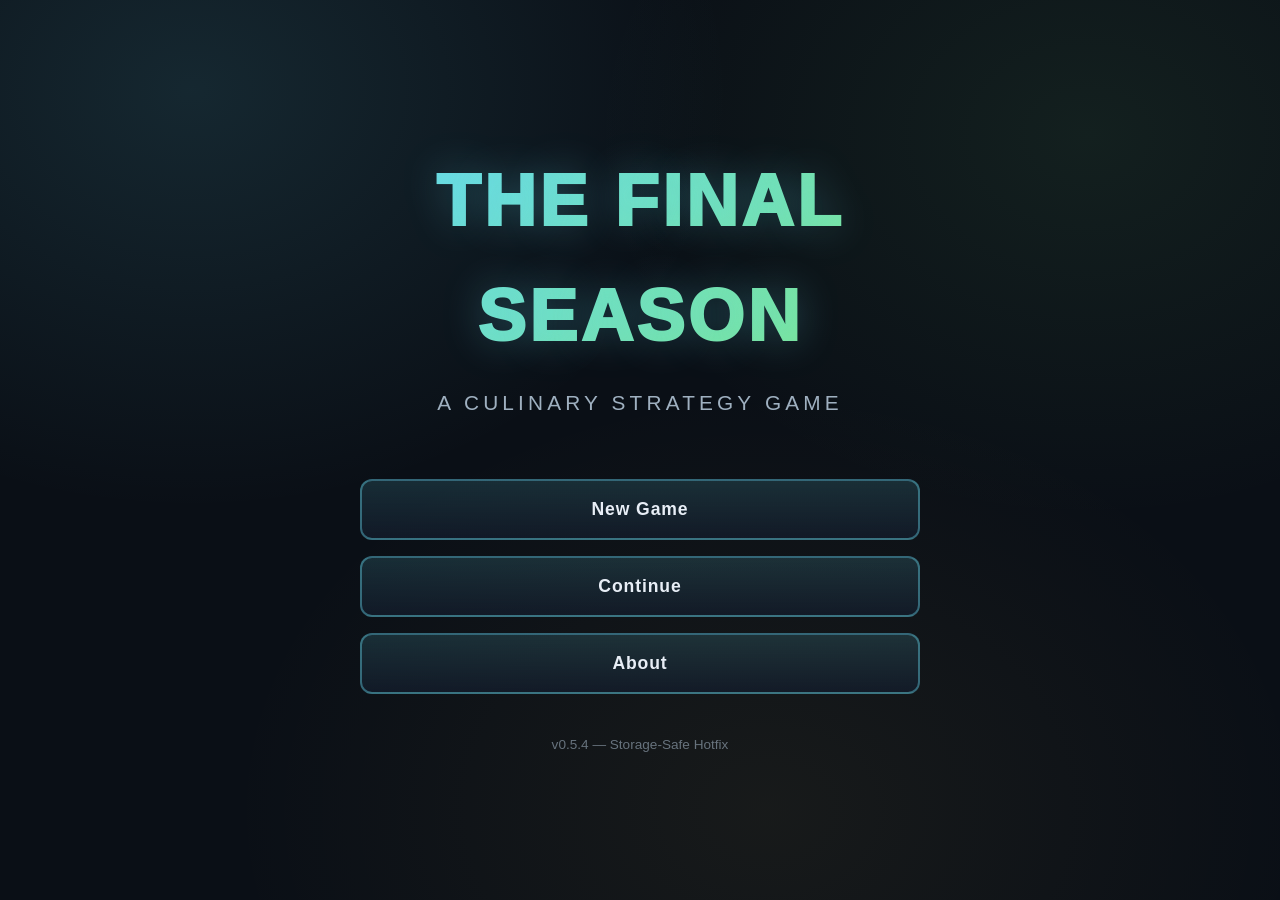
==== commit d439c528: "Add files via upload" ====
--- a/index.html
+++ b/index.html
@@ -22,7 +22,7 @@
       <button class="title-btn" id="btnContinue">Continue</button>
       <button class="title-btn" id="btnAbout">About</button>
     </div>
-    <div class="version">v0.5.3 — Mobile Hotfix</div>
+    <div class="version">v0.5.4 — Storage-Safe Hotfix</div>
   </div>
 </div>
 
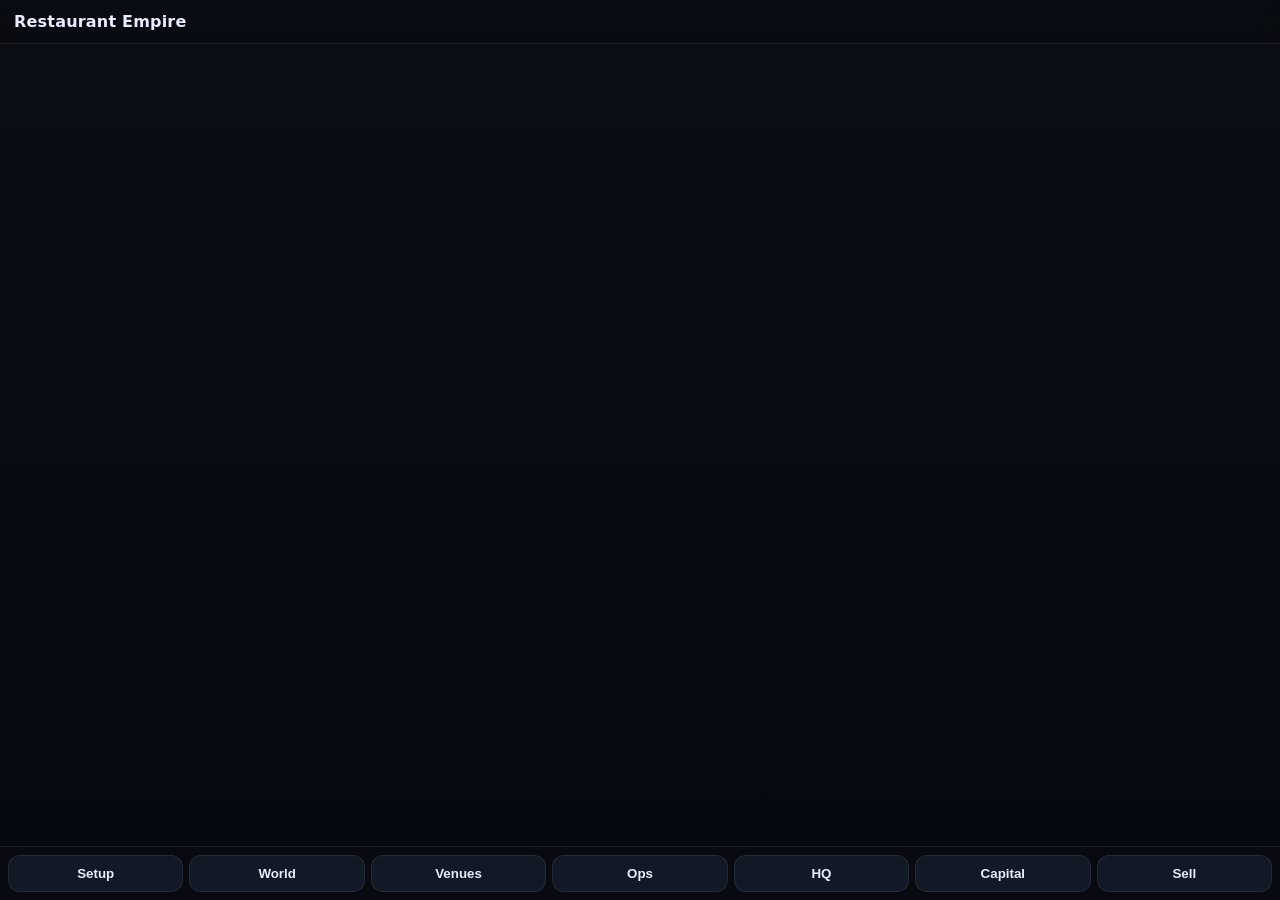
==== commit 8449a803: "Add files via upload" ====
--- a/index.html
+++ b/index.html
@@ -1,176 +1,29 @@
 <!doctype html>
 <html lang="en">
 <head>
-<meta charset="utf-8"/>
-<meta name="viewport" content="width=device-width, initial-scale=1.0, maximum-scale=1.0, user-scalable=no, viewport-fit=cover"/>
-<meta name="apple-mobile-web-app-capable" content="yes"/>
-<meta name="apple-mobile-web-app-status-bar-style" content="black-translucent"/>
-<title>The Final Season — Culinary Strategy Game</title>
-<link rel="stylesheet" href="./styles-mobile.css"/>
+  <meta charset="utf-8" />
+  <meta name="viewport" content="width=device-width, initial-scale=1, viewport-fit=cover" />
+  <title>Restaurant Empire Sim</title>
+  <link rel="stylesheet" href="./styles.css" />
 </head>
 <body>
-
-<!-- TITLE SCREEN -->
-<div id="titleScreen" class="screen active">
-  <div class="title-container">
-    <div class="title-glow">
-      <h1 class="game-title">THE FINAL SEASON</h1>
-      <p class="game-subtitle">A Culinary Strategy Game</p>
-    </div>
-    <div class="title-menu">
-      <button class="title-btn" id="btnNewGame">New Game</button>
-      <button class="title-btn" id="btnContinue">Continue</button>
-      <button class="title-btn" id="btnAbout">About</button>
-    </div>
-    <div class="version">v0.5.4 — Storage-Safe Hotfix</div>
-  </div>
-</div>
-
-<!-- CHARACTER CREATION -->
-<div id="charCreation" class="screen">
-  <div class="story-container">
-    <div class="story-header">
-      <h2>Choose Your Path</h2>
-      <div class="story-progress"><div class="story-progress-bar" style="width:25%"></div></div>
-    </div>
-    
-    <div class="story-content">
-      <p class="story-text">
-        You've spent years in kitchens around the world. Now, the call has come: 
-        a 12-week competition circuit that could define your career forever.
-      </p>
-      <p class="story-text">
-        But first — <em>where does your story begin?</em>
-      </p>
-      
-      <div class="country-grid" id="countryGrid"></div>
-    </div>
-  </div>
-</div>
-
-<!-- BACKSTORY -->
-<div id="backstory" class="screen">
-  <div class="story-container">
-    <div class="story-header">
-      <h2 id="backstoryTitle">Your Journey</h2>
-      <div class="story-progress"><div class="story-progress-bar" style="width:50%"></div></div>
-    </div>
-    
-    <div class="story-content">
-      <div id="backstoryContent" class="story-prose"></div>
-      <button class="btn-primary" id="btnStartJourney">Begin Your Season</button>
-    </div>
-  </div>
-</div>
-
-<!-- WEEK INTRO -->
-<div id="weekIntro" class="screen">
-  <div class="story-container">
-    <div class="story-header">
-      <h2 id="weekTitle">Week 1</h2>
-      <div class="story-progress"><div class="story-progress-bar" id="weekProgressBar"></div></div>
-    </div>
-    
-    <div class="story-content">
-      <div id="weekNarrative" class="story-prose"></div>
-      <div id="weekStats" class="week-stats"></div>
-      <button class="btn-primary" id="btnEnterWeek">Enter Week</button>
-    </div>
-  </div>
-</div>
-
-<!-- MAIN GAME -->
-<div id="gameScreen" class="screen">
-  <header>
-    <div class="topbar">
-      <div class="brand">
-        <div>
-          <div id="headerWeek">Week 1</div>
-          <div id="headerCountry"></div>
-        </div>
-      </div>
-      <button id="btnMenu">Menu</button>
-    </div>
+  <header class="topbar">
+    <div class="topbar__title">Restaurant Empire</div>
+    <div class="topbar__meta" id="topbarMeta"></div>
   </header>
 
-  <div class="main-content-area">
-    <div id="mainContent"></div>
-  </div>
+  <main id="app" class="app"></main>
 
-  <div class="tab-bar">
-    <button class="tab-btn" id="tabStory">
-      <span class="tab-btn-icon">📖</span>
-      <span>Story</span>
-    </button>
-    <button class="tab-btn" id="tabActions">
-      <span class="tab-btn-icon">⚡</span>
-      <span>Actions</span>
-    </button>
-    <button class="tab-btn" id="tabMenu">
-      <span class="tab-btn-icon">🍽️</span>
-      <span>Menu</span>
-    </button>
-    <button class="tab-btn" id="tabComp" style="display:none">
-      <span class="tab-btn-icon">🏆</span>
-      <span>Compete</span>
-    </button>
-    <button class="tab-btn" id="tabStats">
-      <span class="tab-btn-icon">📊</span>
-      <span>Stats</span>
-    </button>
-  </div>
-  
-  <!-- Hidden sidebar for desktop (not shown on mobile) -->
-  <div id="sidebar" style="display:none">
-    <div id="sidebarContent"></div>
-  </div>
-</div>
+  <nav class="tabbar" id="tabbar">
+    <button class="tab" data-route="setup">Setup</button>
+    <button class="tab" data-route="world">World</button>
+    <button class="tab" data-route="venues">Venues</button>
+    <button class="tab" data-route="ops">Ops</button>
+    <button class="tab" data-route="hq">HQ</button>
+    <button class="tab" data-route="capital">Capital</button>
+    <button class="tab" data-route="sell">Sell</button>
+  </nav>
 
-<!-- COMPETITION RESULTS -->
-<div id="compResults" class="screen">
-  <div class="story-container">
-    <div class="story-header">
-      <h2 id="compResultTitle">Competition Results</h2>
-    </div>
-    
-    <div class="story-content">
-      <div id="compResultContent" class="comp-result"></div>
-      <button class="btn-primary" id="btnCompContinue">Continue</button>
-    </div>
-  </div>
-</div>
-
-<!-- SEASON END -->
-<div id="seasonEnd" class="screen">
-  <div class="story-container">
-    <div class="story-header">
-      <h2>Season Complete</h2>
-    </div>
-    
-    <div class="story-content">
-      <div id="seasonEndContent" class="story-prose"></div>
-      <div class="title-menu">
-        <button class="title-btn" id="btnPlayAgain">Play Again</button>
-        <button class="title-btn" id="btnExportFinal">Export Telemetry</button>
-      </div>
-    </div>
-  </div>
-</div>
-
-<!-- PAUSE MENU -->
-<div class="modalBack" id="pauseMenu" aria-hidden="true">
-  <div class="modal">
-    <h2>Menu</h2>
-    <div class="hr"></div>
-    <div class="title-menu">
-      <button id="btnResume" class="title-btn">Resume</button>
-      <button id="btnSaveGame" class="title-btn">Save Game</button>
-      <button id="btnExportTelemetry" class="title-btn">Export Telemetry</button>
-      <button id="btnQuitToTitle" class="title-btn">Quit to Title</button>
-    </div>
-  </div>
-</div>
-
-<script type="module" src="./ui-mobile-optimized.js"></script>
+  <script type="module" src="./main.js"></script>
 </body>
 </html>
--- a/styles.css
+++ b/styles.css
@@ -0,0 +1,196 @@
+:root{
+  --bg:#0b0e14;
+  --panel:#121826;
+  --panel2:#0f1420;
+  --text:#e7ecff;
+  --muted:#a9b2d6;
+  --good:#45d483;
+  --bad:#ff6b6b;
+  --warn:#ffd166;
+  --line:rgba(255,255,255,.08);
+  --pad:14px;
+  --r:14px;
+}
+
+*{ box-sizing:border-box; }
+html,body{ height:100%; }
+body{
+  margin:0;
+  background:linear-gradient(180deg, var(--bg), #070910);
+  color:var(--text);
+  font-family: system-ui, -apple-system, Segoe UI, Roboto, Helvetica, Arial, sans-serif;
+}
+
+.topbar{
+  position:sticky; top:0; z-index:10;
+  padding: 12px var(--pad);
+  background: rgba(10,12,18,.85);
+  backdrop-filter: blur(10px);
+  border-bottom:1px solid var(--line);
+  display:flex; align-items:center; justify-content:space-between;
+}
+.topbar__title{ font-weight:800; letter-spacing:.2px; }
+.topbar__meta{ color:var(--muted); font-size:12px; }
+
+.app{
+  padding: var(--pad);
+  padding-bottom: 92px;
+  max-width: 920px;
+  margin: 0 auto;
+}
+
+.tabbar{
+  position:fixed; left:0; right:0; bottom:0; z-index:10;
+  display:flex;
+  padding: 8px;
+  background: rgba(10,12,18,.9);
+  backdrop-filter: blur(10px);
+  border-top:1px solid var(--line);
+  gap:6px;
+}
+.tab{
+  flex:1;
+  background: var(--panel);
+  color: var(--text);
+  border: 1px solid var(--line);
+  border-radius: 12px;
+  padding: 10px 8px;
+  font-weight:900;
+}
+.tab.active{
+  outline: 2px solid rgba(255,255,255,.18);
+  background: #16213a;
+}
+
+.card{
+  background: linear-gradient(180deg, var(--panel), var(--panel2));
+  border:1px solid var(--line);
+  border-radius: var(--r);
+  padding: 12px;
+  margin: 10px 0;
+}
+.row{ display:flex; gap:10px; align-items:center; justify-content:space-between; flex-wrap:wrap; }
+.small{ font-size:12px; color:var(--muted); }
+.h2{ font-size:16px; font-weight:950; margin:0 0 6px; }
+.btn{
+  background:#1a2542;
+  color:var(--text);
+  border:1px solid var(--line);
+  border-radius:12px;
+  padding:10px 12px;
+  font-weight:950;
+}
+.btn.primary{ background:#21335f; }
+.btn.danger{ background:#3a1620; }
+.btn:disabled{ opacity:.5; }
+
+.kpis{ display:grid; grid-template-columns: repeat(2, minmax(0,1fr)); gap:10px; }
+.kpi{
+  background: rgba(255,255,255,.03);
+  border:1px solid var(--line);
+  border-radius: 12px;
+  padding:10px;
+}
+.kpi .label{ font-size:12px; color:var(--muted); }
+.kpi .value{ font-size:18px; font-weight:950; }
+
+.tag{
+  display:inline-block;
+  padding:6px 10px;
+  border-radius:999px;
+  background: rgba(255,255,255,.06);
+  border:1px solid var(--line);
+  margin:4px 6px 0 0;
+  font-size:12px;
+  color: var(--text);
+}
+.badge{
+  display:inline-block;
+  padding:4px 8px;
+  border-radius:999px;
+  background: rgba(255,255,255,.06);
+  border:1px solid var(--line);
+  font-size:11px;
+  color: var(--text);
+}
+.good{ color: var(--good); }
+.bad{ color: var(--bad); }
+.warn{ color: var(--warn); }
+
+input,select,textarea{
+  width:100%;
+  border-radius: 12px;
+  border:1px solid var(--line);
+  background: rgba(255,255,255,.04);
+  color: var(--text);
+  padding:10px;
+}
+label{ display:block; font-size:12px; color: var(--muted); margin:10px 0 6px; }
+.hr{ height:1px; background: var(--line); margin:12px 0; }
+
+.grid2{ display:grid; grid-template-columns:repeat(2,minmax(0,1fr)); gap:10px; }
+@media (max-width:520px){
+  .grid2{ grid-template-columns:1fr; }
+}
+
+
+/* Simple progress bars (no hard-coded colors) */
+.bar{
+  height:10px;
+  background:rgba(255,255,255,.10);
+  border-radius:10px;
+  overflow:hidden;
+}
+.bar > div{
+  height:100%;
+  background:rgba(255,255,255,.35);
+}
+
+
+/* Help / setup button in topbar */
+.helpbtn{
+  margin-left: 10px;
+  border: 1px solid rgba(255,255,255,.25);
+  background: rgba(255,255,255,.08);
+  color: inherit;
+  border-radius: 10px;
+  padding: 6px 10px;
+  font-weight: 700;
+  line-height: 1;
+}
+.helpbtn:active{ transform: translateY(1px); }
+
+
+/* Walkthrough overlay */
+.wtOverlay{
+  position: fixed;
+  inset: 0;
+  z-index: 9999;
+  pointer-events: auto;
+}
+.wtShade{
+  position:absolute; inset:0;
+  background: rgba(0,0,0,.62);
+}
+.wtSpotlight{
+  position:absolute;
+  left: var(--wt-x, 16px);
+  top: var(--wt-y, 16px);
+  width: var(--wt-w, 80px);
+  height: var(--wt-h, 44px);
+  border-radius: 14px;
+  box-shadow: 0 0 0 9999px rgba(0,0,0,.62);
+  border: 2px solid rgba(255,255,255,.55);
+  background: rgba(255,255,255,.06);
+}
+.wtNoTarget .wtSpotlight{ display:none; }
+.wtSheet{
+  position:absolute;
+  left: 12px; right: 12px;
+  bottom: calc(12px + env(safe-area-inset-bottom));
+  background: rgba(10,12,18,.92);
+  border: 1px solid rgba(255,255,255,.14);
+  border-radius: 16px;
+  padding: 12px;
+  backdrop-filter: blur(10px);
+}
